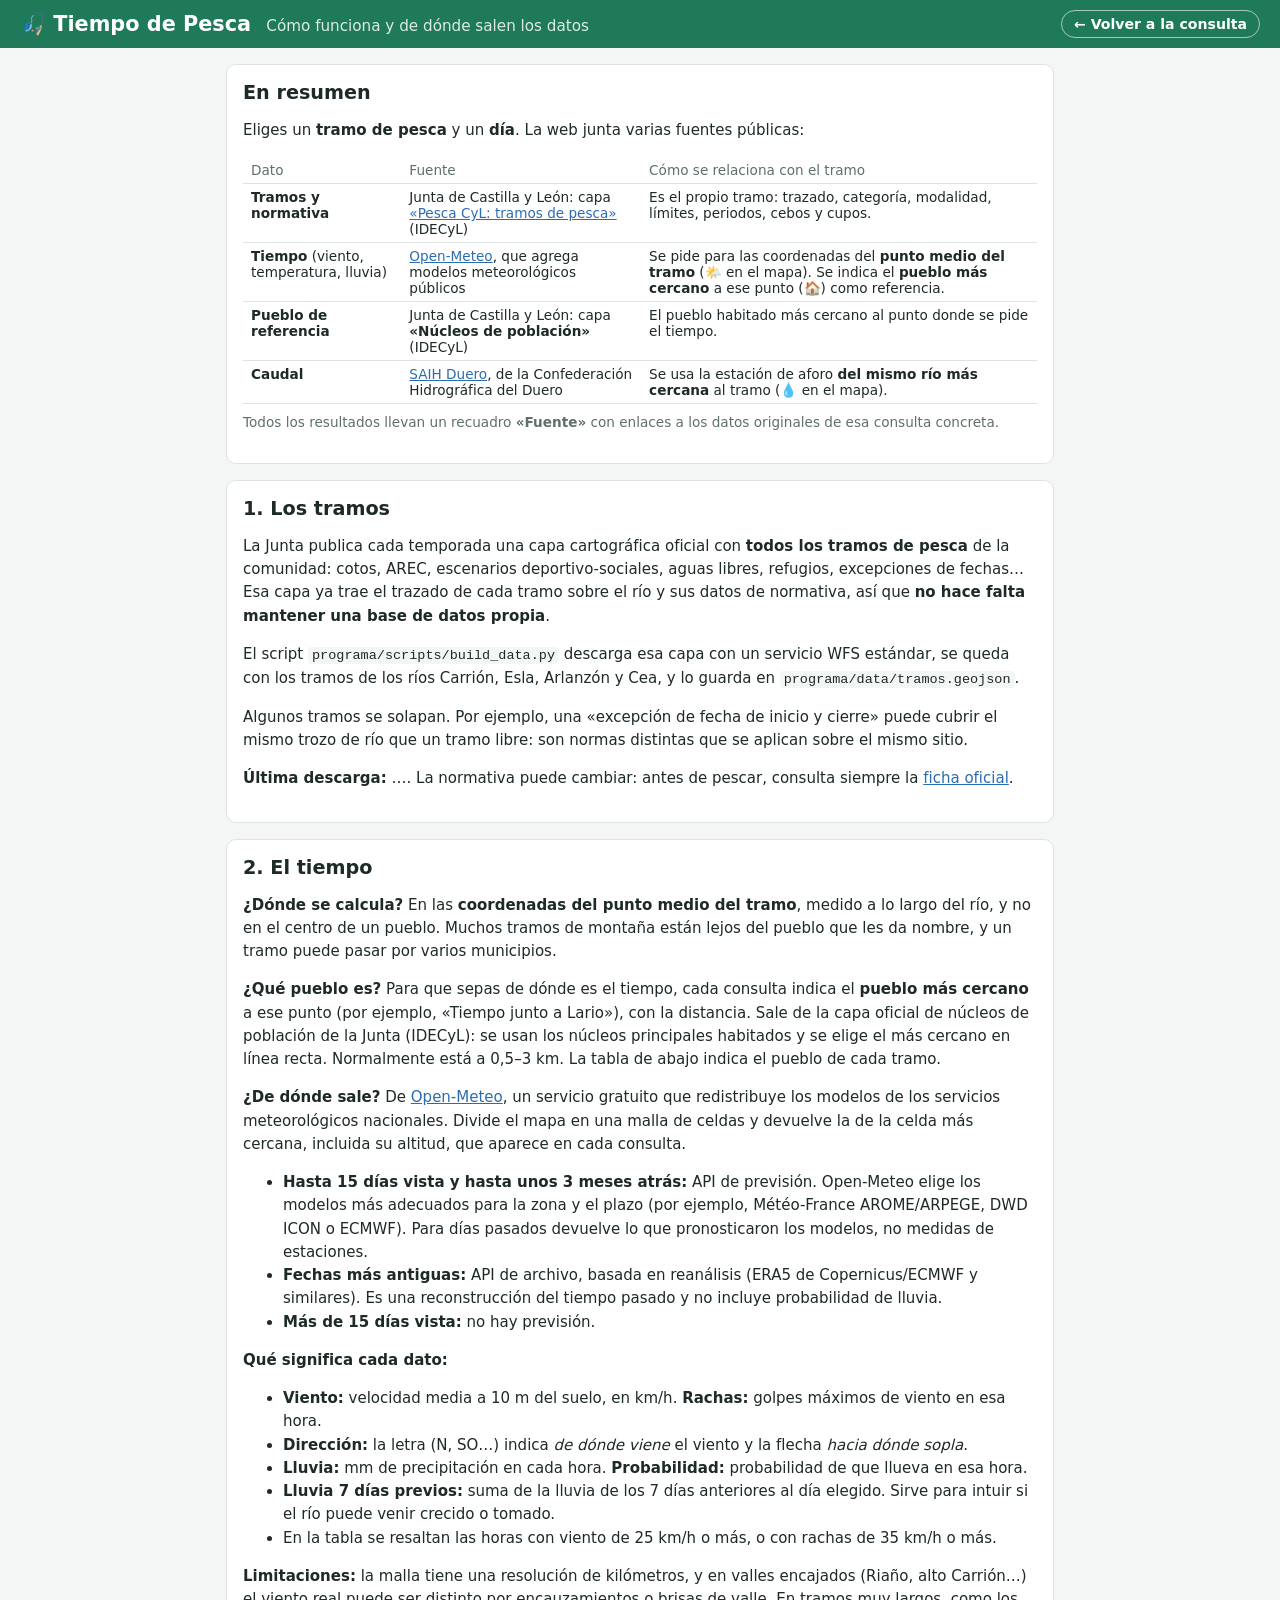
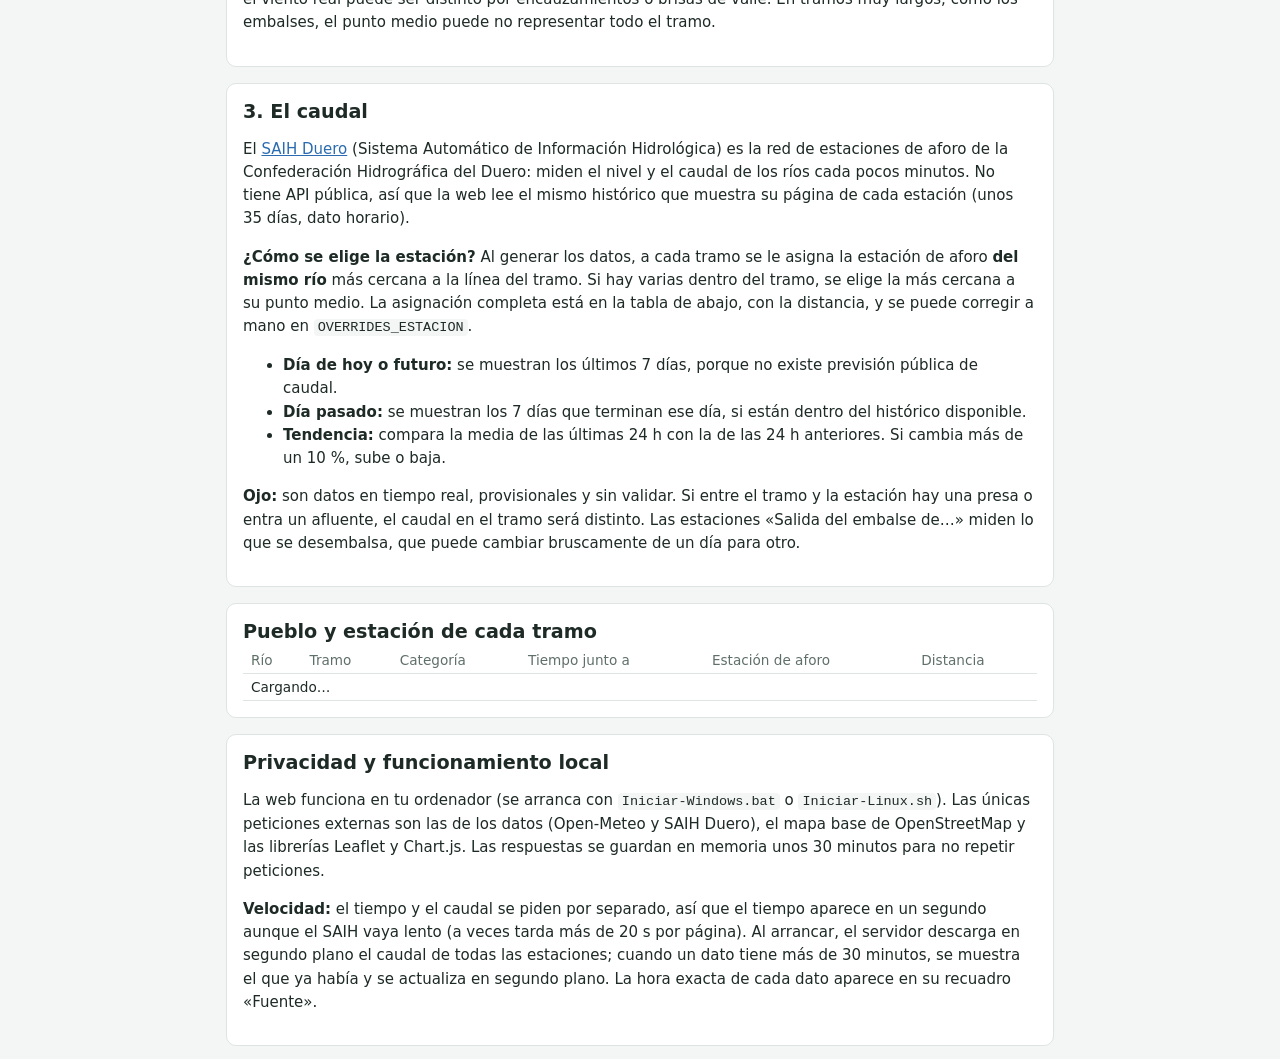
==== programa/web/como-funciona.html @ 6178062d "Web local de tiempo y caudal para tramos de pesca de CyL Consulta por tramo y día del viento por hor" ====
<!doctype html>
<html lang="es">
<head>
  <meta charset="utf-8">
  <meta name="viewport" content="width=device-width, initial-scale=1">
  <title>Cómo funciona · Tiempo de Pesca CyL</title>
  <link rel="stylesheet" href="style.css">
</head>
<body>
  <header>
    <h1><a href="./">🎣 Tiempo de Pesca</a> <span>Cómo funciona y de dónde salen los datos</span></h1>
    <nav><a href="./">← Volver a la consulta</a></nav>
  </header>

  <div class="doc">
    <div class="card">
      <h2>En resumen</h2>
      <p>Eliges un <b>tramo de pesca</b> y un <b>día</b>. La web junta varias fuentes públicas:</p>
      <table>
        <thead><tr><th>Dato</th><th>Fuente</th><th>Cómo se relaciona con el tramo</th></tr></thead>
        <tbody>
          <tr>
            <td><b>Tramos y normativa</b></td>
            <td>Junta de Castilla y León: capa <a href="https://idecyl.jcyl.es/geonetwork/srv/api/records/SPAGOBCYLMNADTSAMPZP" target="_blank">«Pesca CyL: tramos de pesca»</a> (IDECyL)</td>
            <td>Es el propio tramo: trazado, categoría, modalidad, límites, periodos, cebos y cupos.</td>
          </tr>
          <tr>
            <td><b>Tiempo</b> (viento, temperatura, lluvia)</td>
            <td><a href="https://open-meteo.com" target="_blank">Open-Meteo</a>, que agrega modelos meteorológicos públicos</td>
            <td>Se pide para las coordenadas del <b>punto medio del tramo</b> (🌤️ en el mapa). Se indica el
              <b>pueblo más cercano</b> a ese punto (🏠) como referencia.</td>
          </tr>
          <tr>
            <td><b>Pueblo de referencia</b></td>
            <td>Junta de Castilla y León: capa <b>«Núcleos de población»</b> (IDECyL)</td>
            <td>El pueblo habitado más cercano al punto donde se pide el tiempo.</td>
          </tr>
          <tr>
            <td><b>Caudal</b></td>
            <td><a href="https://www.saihduero.es" target="_blank">SAIH Duero</a>, de la Confederación Hidrográfica del Duero</td>
            <td>Se usa la estación de aforo <b>del mismo río más cercana</b> al tramo (💧 en el mapa).</td>
          </tr>
        </tbody>
      </table>
      <p class="nota">Todos los resultados llevan un recuadro <b>«Fuente»</b> con enlaces a los datos originales de esa consulta concreta.</p>
    </div>

    <div class="card">
      <h2>1. Los tramos</h2>
      <p>La Junta publica cada temporada una capa cartográfica oficial con <b>todos los tramos de pesca</b> de la comunidad:
        cotos, AREC, escenarios deportivo-sociales, aguas libres, refugios, excepciones de fechas… Esa capa ya trae el trazado
        de cada tramo sobre el río y sus datos de normativa, así que <b>no hace falta mantener una base de datos propia</b>.</p>
      <p>El script <code>programa/scripts/build_data.py</code> descarga esa capa con un servicio WFS estándar, se queda con los tramos de los
        ríos Carrión, Esla, Arlanzón y Cea, y lo guarda en <code>programa/data/tramos.geojson</code>.</p>
      <p>Algunos tramos se solapan. Por ejemplo, una «excepción de fecha de inicio y cierre» puede cubrir el mismo trozo de río
        que un tramo libre: son normas distintas que se aplican sobre el mismo sitio.</p>
      <p><b>Última descarga:</b> <span id="generado">…</span>. La normativa puede cambiar: antes de pescar, consulta siempre la
        <a href="https://www.pescacastillayleon.es/visor/" target="_blank">ficha oficial</a>.</p>
    </div>

    <div class="card">
      <h2>2. El tiempo</h2>
      <p><b>¿Dónde se calcula?</b> En las <b>coordenadas del punto medio del tramo</b>, medido a lo largo del río, y no en el centro
        de un pueblo. Muchos tramos de montaña están lejos del pueblo que les da nombre, y un tramo puede pasar por varios municipios.</p>
      <p><b>¿Qué pueblo es?</b> Para que sepas de dónde es el tiempo, cada consulta indica el <b>pueblo más cercano</b> a ese punto
        (por ejemplo, «Tiempo junto a Lario»), con la distancia. Sale de la capa oficial de núcleos de población de la Junta (IDECyL):
        se usan los núcleos principales habitados y se elige el más cercano en línea recta. Normalmente está a 0,5–3 km.
        La tabla de abajo indica el pueblo de cada tramo.</p>
      <p><b>¿De dónde sale?</b> De <a href="https://open-meteo.com" target="_blank">Open-Meteo</a>, un servicio gratuito que redistribuye
        los modelos de los servicios meteorológicos nacionales. Divide el mapa en una malla de celdas y devuelve la de la celda más
        cercana, incluida su altitud, que aparece en cada consulta.</p>
      <ul>
        <li><b>Hasta 15 días vista y hasta unos 3 meses atrás:</b> API de previsión. Open-Meteo elige los modelos más adecuados para la zona
          y el plazo (por ejemplo, Météo-France AROME/ARPEGE, DWD ICON o ECMWF). Para días pasados devuelve lo que pronosticaron los
          modelos, no medidas de estaciones.</li>
        <li><b>Fechas más antiguas:</b> API de archivo, basada en reanálisis (ERA5 de Copernicus/ECMWF y similares). Es una reconstrucción
          del tiempo pasado y no incluye probabilidad de lluvia.</li>
        <li><b>Más de 15 días vista:</b> no hay previsión.</li>
      </ul>
      <p><b>Qué significa cada dato:</b></p>
      <ul>
        <li><b>Viento:</b> velocidad media a 10 m del suelo, en km/h. <b>Rachas:</b> golpes máximos de viento en esa hora.</li>
        <li><b>Dirección:</b> la letra (N, SO…) indica <i>de dónde viene</i> el viento y la flecha <i>hacia dónde sopla</i>.</li>
        <li><b>Lluvia:</b> mm de precipitación en cada hora. <b>Probabilidad:</b> probabilidad de que llueva en esa hora.</li>
        <li><b>Lluvia 7 días previos:</b> suma de la lluvia de los 7 días anteriores al día elegido. Sirve para intuir si el río puede venir
          crecido o tomado.</li>
        <li>En la tabla se resaltan las horas con viento de 25 km/h o más, o con rachas de 35 km/h o más.</li>
      </ul>
      <p><b>Limitaciones:</b> la malla tiene una resolución de kilómetros, y en valles encajados (Riaño, alto Carrión…) el viento real puede
        ser distinto por encauzamientos o brisas de valle. En tramos muy largos, como los embalses, el punto medio puede no representar
        todo el tramo.</p>
    </div>

    <div class="card">
      <h2>3. El caudal</h2>
      <p>El <a href="https://www.saihduero.es" target="_blank">SAIH Duero</a> (Sistema Automático de Información Hidrológica) es la red de
        estaciones de aforo de la Confederación Hidrográfica del Duero: miden el nivel y el caudal de los ríos cada pocos minutos.
        No tiene API pública, así que la web lee el mismo histórico que muestra su página de cada estación (unos 35 días, dato horario).</p>
      <p><b>¿Cómo se elige la estación?</b> Al generar los datos, a cada tramo se le asigna la estación de aforo <b>del mismo río</b>
        más cercana a la línea del tramo. Si hay varias dentro del tramo, se elige la más cercana a su punto medio. La asignación completa
        está en la tabla de abajo, con la distancia, y se puede corregir a mano en <code>OVERRIDES_ESTACION</code>.</p>
      <ul>
        <li><b>Día de hoy o futuro:</b> se muestran los últimos 7 días, porque no existe previsión pública de caudal.</li>
        <li><b>Día pasado:</b> se muestran los 7 días que terminan ese día, si están dentro del histórico disponible.</li>
        <li><b>Tendencia:</b> compara la media de las últimas 24 h con la de las 24 h anteriores. Si cambia más de un 10 %, sube o baja.</li>
      </ul>
      <p><b>Ojo:</b> son datos en tiempo real, provisionales y sin validar. Si entre el tramo y la estación hay una presa o entra un
        afluente, el caudal en el tramo será distinto. Las estaciones «Salida del embalse de…» miden lo que se desembalsa, que puede
        cambiar bruscamente de un día para otro.</p>
    </div>

    <div class="card">
      <h2>Pueblo y estación de cada tramo</h2>
      <div class="tabla-wrap">
        <table id="asignacion">
          <thead><tr><th>Río</th><th>Tramo</th><th>Categoría</th><th>Tiempo junto a</th><th>Estación de aforo</th><th>Distancia</th></tr></thead>
          <tbody><tr><td colspan="6">Cargando…</td></tr></tbody>
        </table>
      </div>
    </div>

    <div class="card">
      <h2>Privacidad y funcionamiento local</h2>
      <p>La web funciona en tu ordenador (se arranca con <code>Iniciar-Windows.bat</code> o <code>Iniciar-Linux.sh</code>). Las únicas peticiones externas son las de los datos
        (Open-Meteo y SAIH Duero), el mapa base de OpenStreetMap y las librerías Leaflet y Chart.js. Las respuestas se guardan en
        memoria unos 30 minutos para no repetir peticiones.</p>
      <p><b>Velocidad:</b> el tiempo y el caudal se piden por separado, así que el tiempo aparece en un segundo aunque el SAIH
        vaya lento (a veces tarda más de 20 s por página). Al arrancar, el servidor descarga en segundo plano el caudal de todas las
        estaciones; cuando un dato tiene más de 30 minutos, se muestra el que ya había y se actualiza en segundo plano. La hora
        exacta de cada dato aparece en su recuadro «Fuente».</p>
    </div>
  </div>

  <script>
    const esc = (s) => String(s ?? "").replace(/[&<>"']/g, (c) => ({ "&": "&amp;", "<": "&lt;", ">": "&gt;", '"': "&quot;", "'": "&#39;" }[c]));
    (async () => {
      const [geo, estaciones] = await Promise.all([
        fetch("/api/tramos").then((r) => r.json()),
        fetch("/api/estaciones").then((r) => r.json()),
      ]);
      const meta = geo.metadata || {};
      document.getElementById("generado").textContent = (meta.generado || "desconocida").replace("T", " ");
      const porId = Object.fromEntries(estaciones.map((e) => [e.id, e]));
      const ajustes = meta.overrides_estacion || {};
      document.querySelector("#asignacion tbody").innerHTML = geo.features.map(({ properties: p }) => {
        const e = porId[p.estacion];
        return `<tr>
          <td>${esc(p.rio_mas_a)}</td>
          <td><a href="./#tramo=${encodeURIComponent(p.codigo)}">${esc(p.nombr_tram)}</a> (${esc(p.codigo)})</td>
          <td>${esc(p.categoria)}</td>
          <td>${p.pueblo ? `${esc(p.pueblo.nombre)} <span class="sub">(${p.pueblo.dist_km.toLocaleString("es-ES")} km)</span>` : "–"}</td>
          <td>${e ? `<a href="https://www.saihduero.es/risr/${esc(e.id)}" target="_blank">${esc(e.nombre)}</a> (${esc(e.id)})` : "–"}${ajustes[p.codigo] ? " · asignada a mano" : ""}</td>
          <td>${p.estacion_dist_km != null ? p.estacion_dist_km.toLocaleString("es-ES") + " km" : "–"}</td>
        </tr>`;
      }).join("");
    })();
  </script>
</body>
</html>
---- programa/web/style.css ----
:root {
  --bg: #f4f6f5;
  --card: #ffffff;
  --text: #1d2a26;
  --muted: #5f6f69;
  --border: #dde4e1;
  --accent: #1f7a5a;
  --accent-2: #2b6cb0;
  --warn: #b7791f;
  --danger: #c53030;
}
@media (prefers-color-scheme: dark) {
  :root {
    --bg: #121816;
    --card: #1b2320;
    --text: #e3ebe7;
    --muted: #93a39c;
    --border: #2c3833;
    --accent: #48bb8a;
    --accent-2: #63a4e8;
  }
}

* { box-sizing: border-box; }
body {
  margin: 0;
  font-family: system-ui, -apple-system, "Segoe UI", Roboto, sans-serif;
  background: var(--bg);
  color: var(--text);
  font-size: 15px;
}
a { color: var(--accent-2); }

header { padding: 12px 20px; background: var(--accent); color: #fff; }
header h1 { margin: 0; font-size: 1.3rem; }
header h1 span { font-weight: 400; opacity: .85; font-size: .95rem; margin-left: 8px; }

main {
  display: grid;
  grid-template-columns: 380px 1fr;
  gap: 16px;
  padding: 16px;
  align-items: start;
}
@media (max-width: 900px) {
  main { grid-template-columns: 1fr; }
}

#panel { position: sticky; top: 16px; display: flex; flex-direction: column; gap: 12px; }
@media (max-width: 900px) { #panel { position: static; } }

form {
  background: var(--card);
  border: 1px solid var(--border);
  border-radius: 10px;
  padding: 14px;
  display: flex;
  flex-direction: column;
  gap: 10px;
}
label { display: flex; flex-direction: column; gap: 4px; font-size: .85rem; color: var(--muted); }
label.check { flex-direction: row; align-items: center; gap: 6px; }
select, input[type=date], button {
  font: inherit;
  padding: 8px;
  border-radius: 6px;
  border: 1px solid var(--border);
  background: var(--bg);
  color: var(--text);
}
button { background: var(--accent); color: #fff; border: none; cursor: pointer; font-weight: 600; }
button:hover { filter: brightness(1.1); }

#map { height: 420px; border-radius: 10px; border: 1px solid var(--border); }
@media (max-width: 900px) { #map { height: 300px; } }

#resultado { display: flex; flex-direction: column; gap: 16px; min-width: 0; }
.bloque { display: flex; flex-direction: column; gap: 16px; }
.cargando small { display: block; margin-top: 6px; }
.vacio, .cargando { color: var(--muted); padding: 40px; text-align: center; background: var(--card); border-radius: 10px; }

.card {
  background: var(--card);
  border: 1px solid var(--border);
  border-radius: 10px;
  padding: 16px;
  min-width: 0;
}
.card h2 { margin: 0 0 4px; font-size: 1.2rem; }
.card h3 { margin: 0 0 12px; font-size: 1rem; }
.sub { color: var(--muted); font-size: .88rem; margin: 0 0 8px; }

.badges { display: flex; flex-wrap: wrap; gap: 6px; margin: 8px 0; }
.badge { font-size: .78rem; padding: 3px 8px; border-radius: 99px; background: var(--bg); border: 1px solid var(--border); }
.badge.vedado { background: var(--danger); color: #fff; border: none; }
.badge.sinmuerte { background: var(--accent-2); color: #fff; border: none; }

.kpis { display: grid; grid-template-columns: repeat(auto-fit, minmax(130px, 1fr)); gap: 10px; }
.kpi { background: var(--bg); border-radius: 8px; padding: 10px; }
.kpi .v { font-size: 1.35rem; font-weight: 700; }
.kpi .l { font-size: .78rem; color: var(--muted); }

.grafico { position: relative; height: 260px; }

.tabla-wrap { overflow-x: auto; }
table { border-collapse: collapse; width: 100%; font-size: .85rem; }
th, td { padding: 5px 8px; text-align: center; border-bottom: 1px solid var(--border); white-space: nowrap; }
th { color: var(--muted); font-weight: 500; }
td.flecha span { display: inline-block; }
tr.fuerte td { background: color-mix(in srgb, var(--warn) 18%, transparent); }

.aviso { border-left: 4px solid var(--warn); background: color-mix(in srgb, var(--warn) 12%, var(--card)); padding: 10px 14px; border-radius: 6px; }
.nota { color: var(--muted); font-size: .85rem; margin-top: 8px; }
dl.info { display: grid; grid-template-columns: max-content 1fr; gap: 4px 12px; margin: 0; font-size: .88rem; }
dl.info dt { color: var(--muted); }
dl.info dd { margin: 0; }

footer { padding: 12px 20px 24px; color: var(--muted); font-size: .8rem; }

/* Bloques de fuente de datos */
.fuente {
  margin-top: 12px;
  padding: 10px 12px;
  border-radius: 8px;
  background: var(--bg);
  border: 1px dashed var(--border);
  font-size: .84rem;
  color: var(--muted);
}
.fuente strong { color: var(--text); }
.fuente details { margin-top: 6px; }
.fuente summary { cursor: pointer; color: var(--accent-2); }
.fuente details p { margin: 8px 0 0; line-height: 1.45; }
code { font-size: .9em; background: var(--bg); padding: 1px 4px; border-radius: 4px; }

.icono-mapa { font-size: 20px; line-height: 24px; text-align: center; background: none; border: none; }

header { display: flex; align-items: center; justify-content: space-between; gap: 12px; flex-wrap: wrap; }
header nav a { color: #fff; font-weight: 600; text-decoration: none; border: 1px solid rgba(255,255,255,.6); padding: 5px 12px; border-radius: 99px; font-size: .88rem; }
header nav a:hover { background: rgba(255,255,255,.15); }
header h1 a { color: inherit; text-decoration: none; }

.leyenda { font-size: .8rem; color: var(--muted); display: flex; flex-wrap: wrap; gap: 4px 12px; }
.leyenda i { display: inline-block; width: 18px; height: 4px; vertical-align: middle; margin-right: 4px; border-radius: 2px; }

/* Página "Cómo funciona" */
.doc { max-width: 860px; margin: 16px auto; padding: 0 16px; display: flex; flex-direction: column; gap: 16px; }
.doc .card p, .doc .card li { line-height: 1.55; }
.doc table td, .doc table th { white-space: normal; text-align: left; vertical-align: top; }
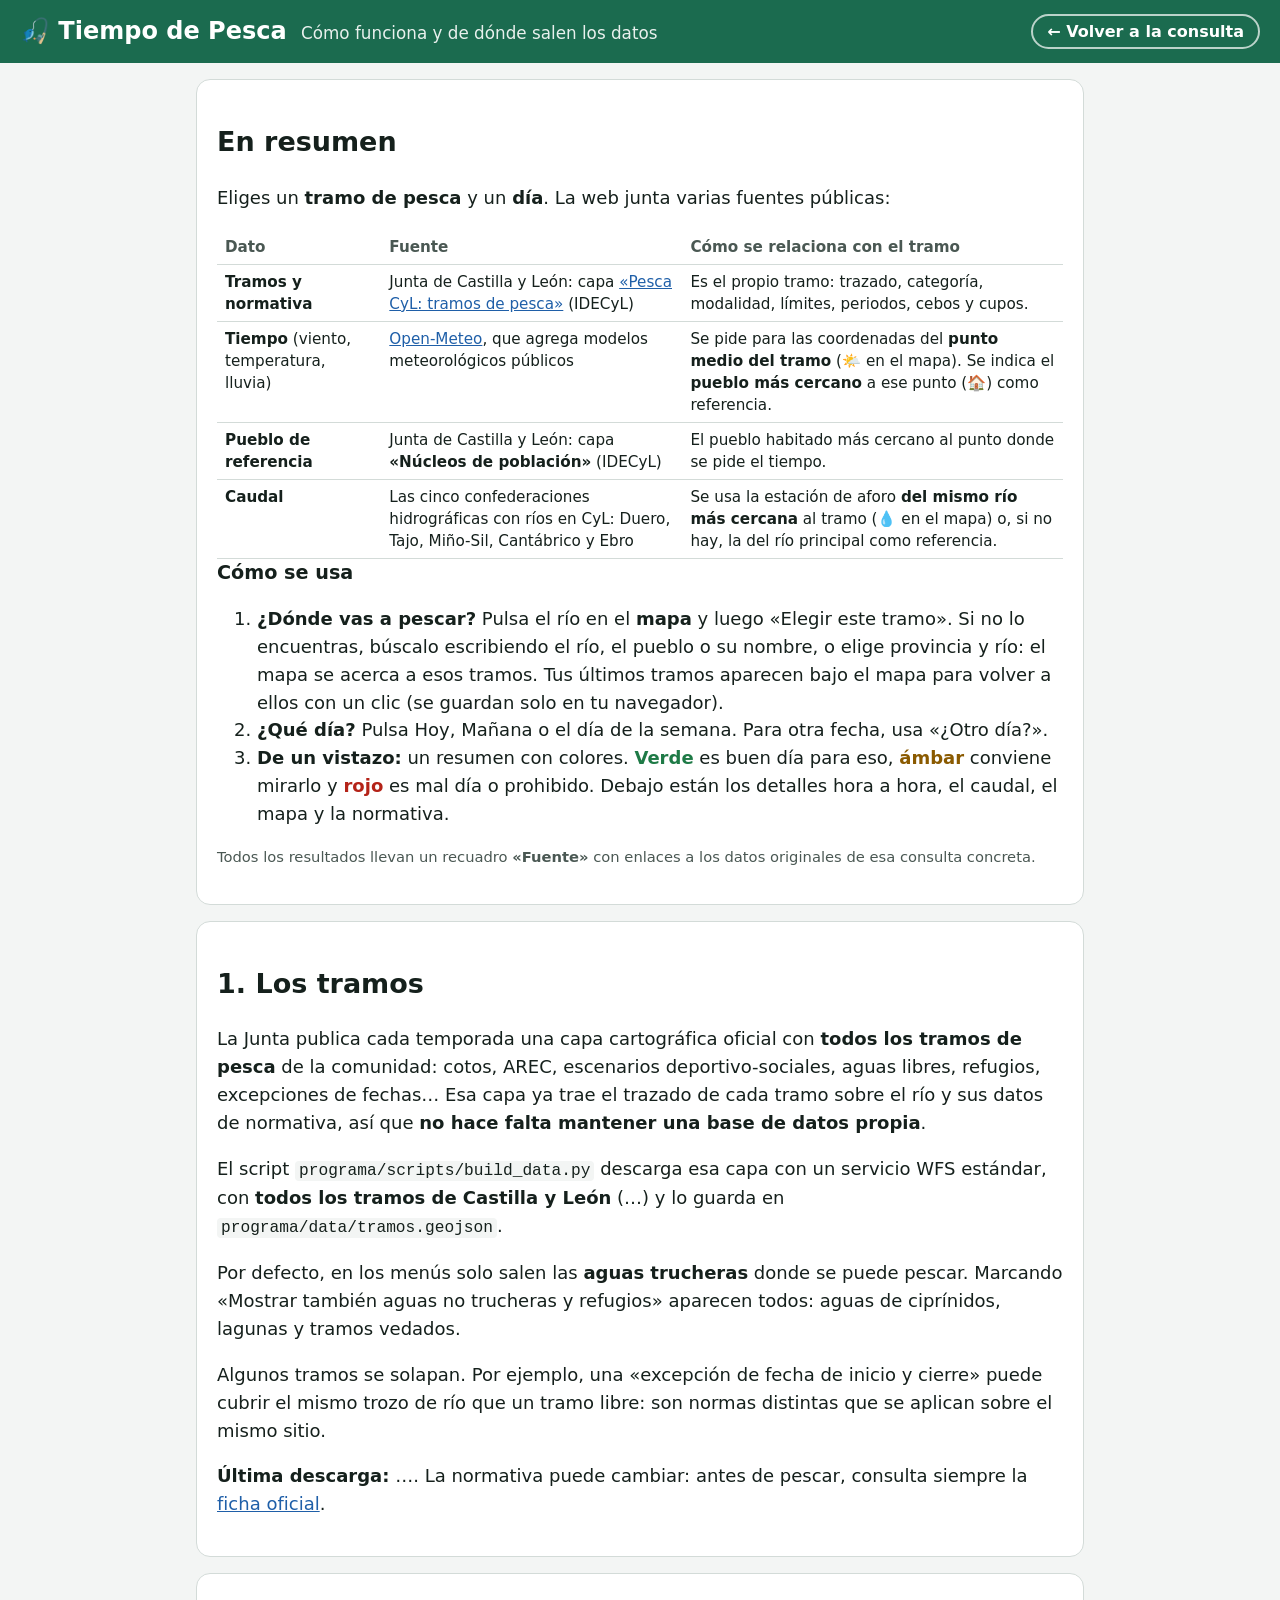
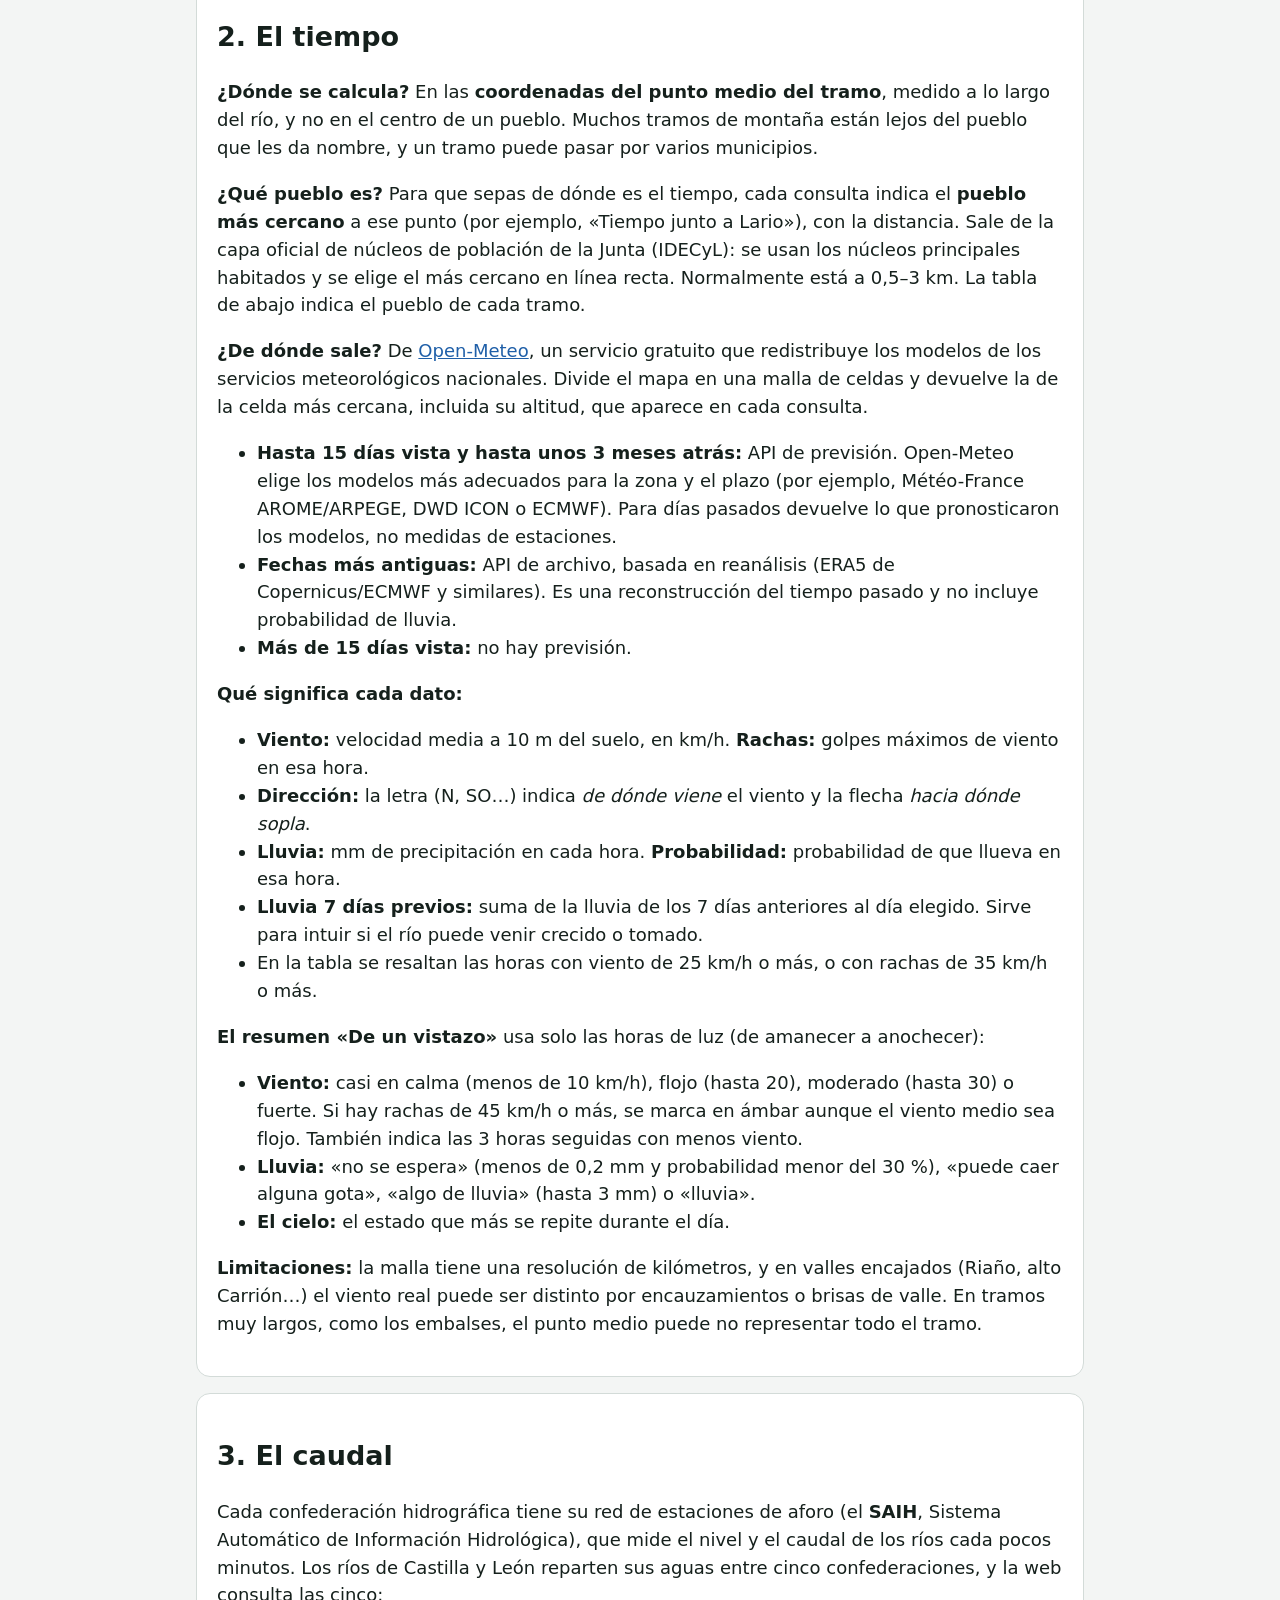
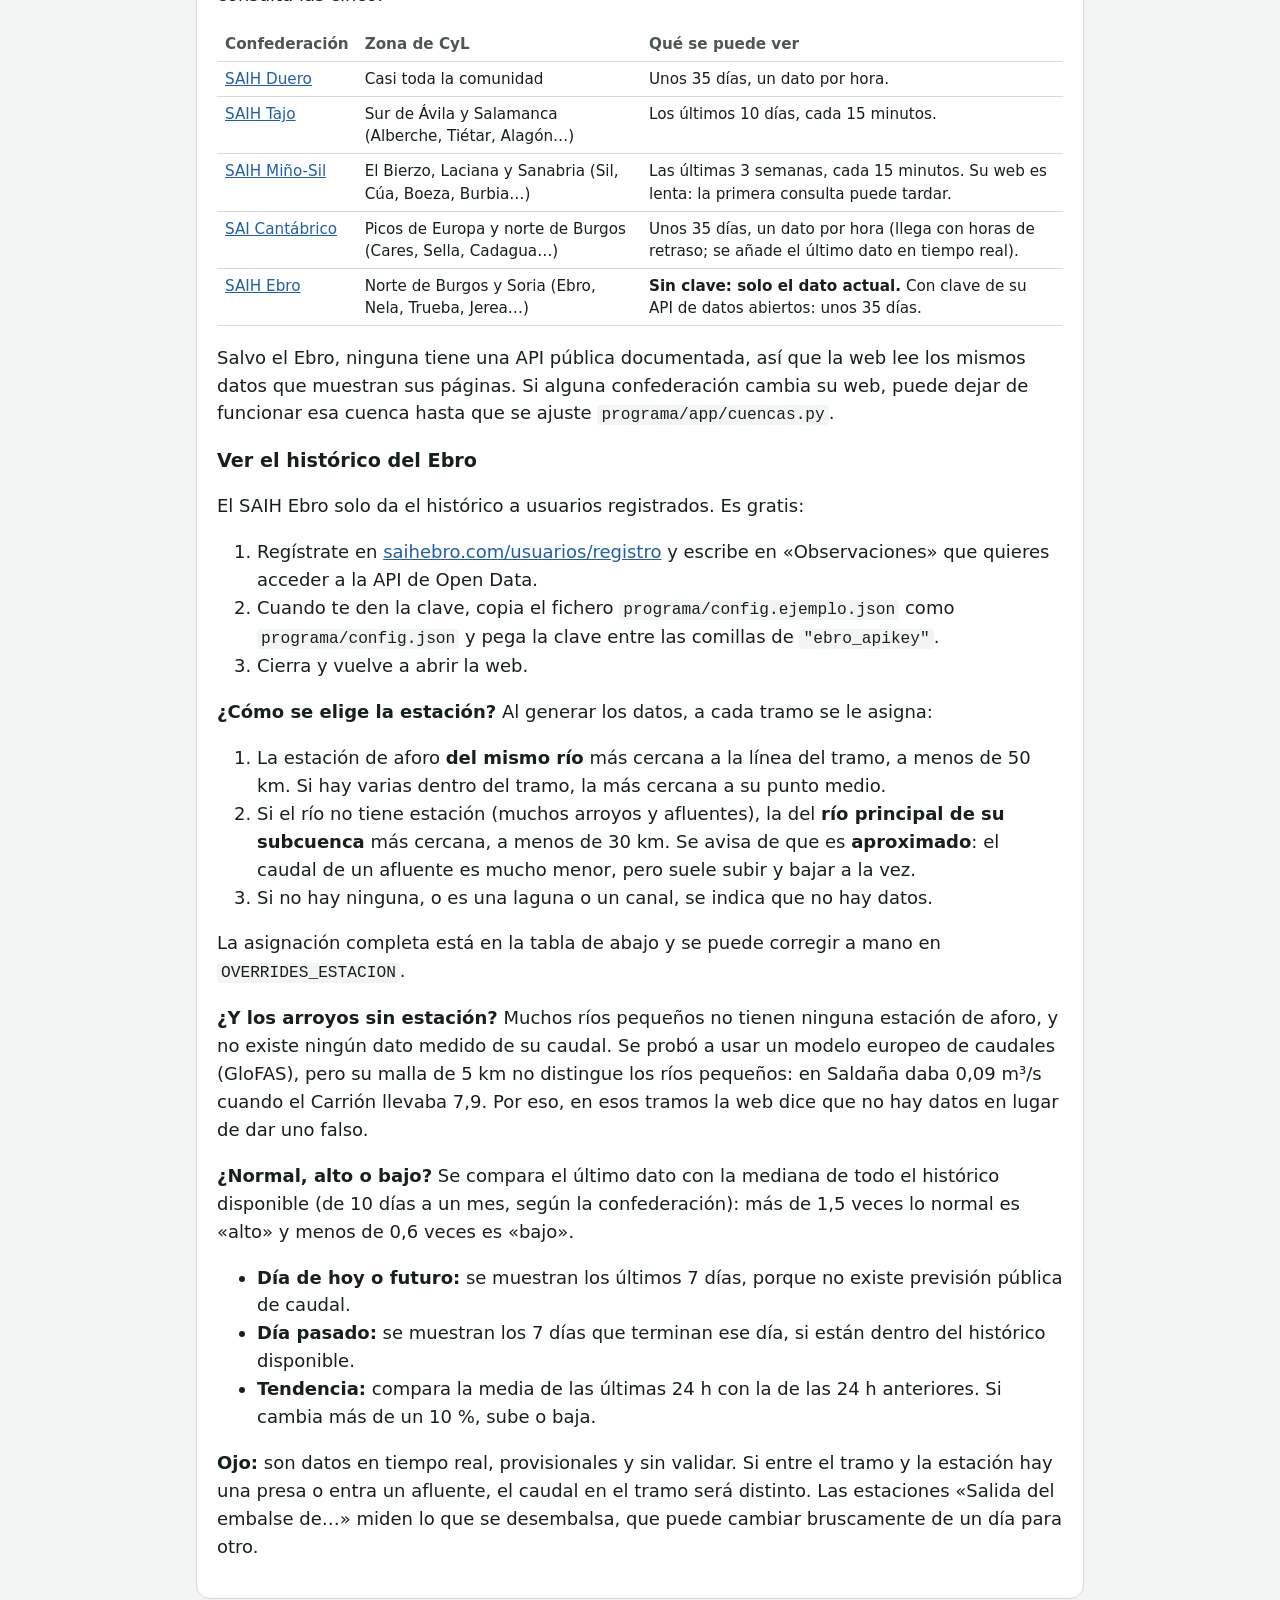
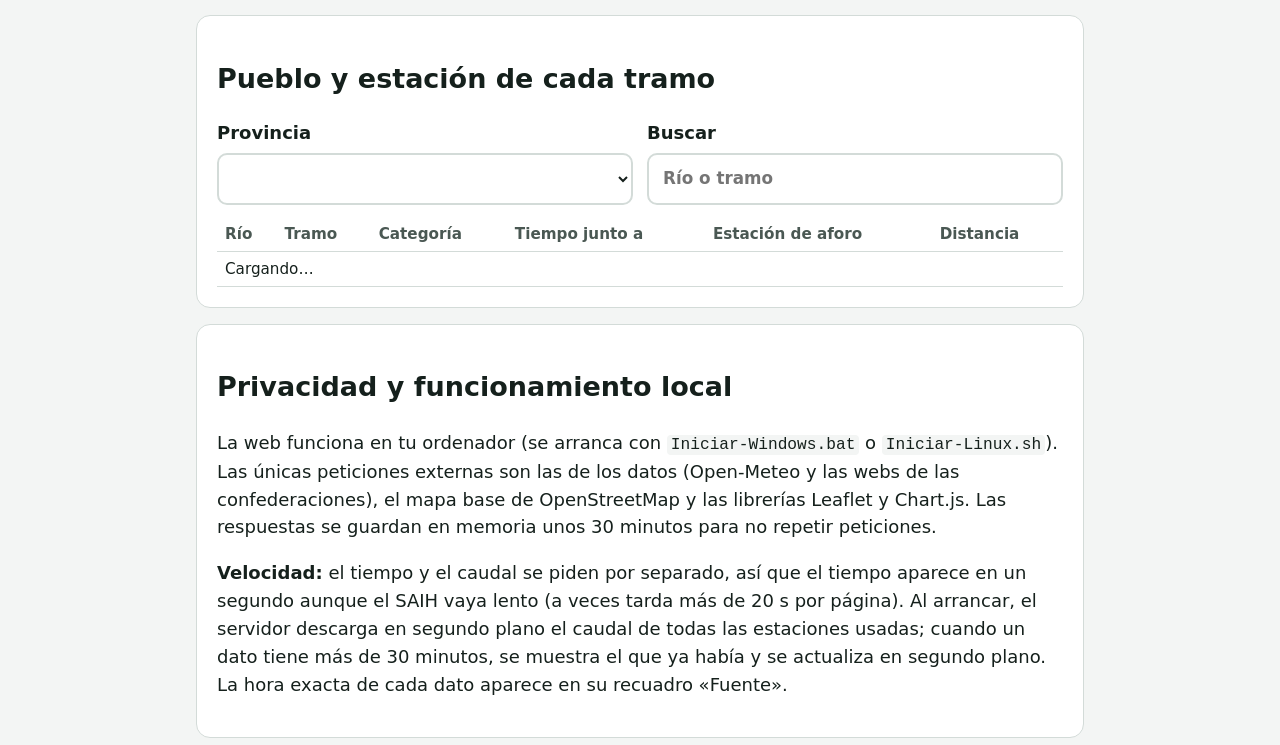
==== commit 8fc09365: "Toda CyL, interfaz por pasos y caudal de las cinco confederaciones - Los 2.354 tramos oficiales de C" ====
--- a/programa/web/como-funciona.html
+++ b/programa/web/como-funciona.html
@@ -37,11 +37,23 @@
           </tr>
           <tr>
             <td><b>Caudal</b></td>
-            <td><a href="https://www.saihduero.es" target="_blank">SAIH Duero</a>, de la Confederación Hidrográfica del Duero</td>
-            <td>Se usa la estación de aforo <b>del mismo río más cercana</b> al tramo (💧 en el mapa).</td>
+            <td>Las cinco confederaciones hidrográficas con ríos en CyL: Duero, Tajo, Miño-Sil, Cantábrico y Ebro</td>
+            <td>Se usa la estación de aforo <b>del mismo río más cercana</b> al tramo (💧 en el mapa) o, si no hay, la del río
+              principal como referencia.</td>
           </tr>
         </tbody>
       </table>
+      <h3>Cómo se usa</h3>
+      <ol>
+        <li><b>¿Dónde vas a pescar?</b> Pulsa el río en el <b>mapa</b> y luego «Elegir este tramo». Si no lo encuentras,
+          búscalo escribiendo el río, el pueblo o su nombre, o elige provincia y río: el mapa se acerca a esos tramos.
+          Tus últimos tramos aparecen bajo el mapa para volver a ellos con un clic
+          (se guardan solo en tu navegador).</li>
+        <li><b>¿Qué día?</b> Pulsa Hoy, Mañana o el día de la semana. Para otra fecha, usa «¿Otro día?».</li>
+        <li><b>De un vistazo:</b> un resumen con colores. <span style="color:var(--verde)"><b>Verde</b></span> es buen día para eso,
+          <span style="color:var(--ambar)"><b>ámbar</b></span> conviene mirarlo y <span style="color:var(--rojo)"><b>rojo</b></span> es
+          mal día o prohibido. Debajo están los detalles hora a hora, el caudal, el mapa y la normativa.</li>
+      </ol>
       <p class="nota">Todos los resultados llevan un recuadro <b>«Fuente»</b> con enlaces a los datos originales de esa consulta concreta.</p>
     </div>
 
@@ -50,8 +62,10 @@
       <p>La Junta publica cada temporada una capa cartográfica oficial con <b>todos los tramos de pesca</b> de la comunidad:
         cotos, AREC, escenarios deportivo-sociales, aguas libres, refugios, excepciones de fechas… Esa capa ya trae el trazado
         de cada tramo sobre el río y sus datos de normativa, así que <b>no hace falta mantener una base de datos propia</b>.</p>
-      <p>El script <code>programa/scripts/build_data.py</code> descarga esa capa con un servicio WFS estándar, se queda con los tramos de los
-        ríos Carrión, Esla, Arlanzón y Cea, y lo guarda en <code>programa/data/tramos.geojson</code>.</p>
+      <p>El script <code>programa/scripts/build_data.py</code> descarga esa capa con un servicio WFS estándar, con <b>todos los tramos de Castilla y León</b>
+        (<span id="numTramos">…</span>) y lo guarda en <code>programa/data/tramos.geojson</code>.</p>
+      <p>Por defecto, en los menús solo salen las <b>aguas trucheras</b> donde se puede pescar. Marcando «Mostrar también aguas no
+        trucheras y refugios» aparecen todos: aguas de ciprínidos, lagunas y tramos vedados.</p>
       <p>Algunos tramos se solapan. Por ejemplo, una «excepción de fecha de inicio y cierre» puede cubrir el mismo trozo de río
         que un tramo libre: son normas distintas que se aplican sobre el mismo sitio.</p>
       <p><b>Última descarga:</b> <span id="generado">…</span>. La normativa puede cambiar: antes de pescar, consulta siempre la
@@ -86,6 +100,14 @@
           crecido o tomado.</li>
         <li>En la tabla se resaltan las horas con viento de 25 km/h o más, o con rachas de 35 km/h o más.</li>
       </ul>
+      <p><b>El resumen «De un vistazo»</b> usa solo las horas de luz (de amanecer a anochecer):</p>
+      <ul>
+        <li><b>Viento:</b> casi en calma (menos de 10 km/h), flojo (hasta 20), moderado (hasta 30) o fuerte. Si hay rachas de 45 km/h o
+          más, se marca en ámbar aunque el viento medio sea flojo. También indica las 3 horas seguidas con menos viento.</li>
+        <li><b>Lluvia:</b> «no se espera» (menos de 0,2 mm y probabilidad menor del 30 %), «puede caer alguna gota», «algo de lluvia»
+          (hasta 3 mm) o «lluvia».</li>
+        <li><b>El cielo:</b> el estado que más se repite durante el día.</li>
+      </ul>
       <p><b>Limitaciones:</b> la malla tiene una resolución de kilómetros, y en valles encajados (Riaño, alto Carrión…) el viento real puede
         ser distinto por encauzamientos o brisas de valle. En tramos muy largos, como los embalses, el punto medio puede no representar
         todo el tramo.</p>
@@ -93,12 +115,51 @@
 
     <div class="card">
       <h2>3. El caudal</h2>
-      <p>El <a href="https://www.saihduero.es" target="_blank">SAIH Duero</a> (Sistema Automático de Información Hidrológica) es la red de
-        estaciones de aforo de la Confederación Hidrográfica del Duero: miden el nivel y el caudal de los ríos cada pocos minutos.
-        No tiene API pública, así que la web lee el mismo histórico que muestra su página de cada estación (unos 35 días, dato horario).</p>
-      <p><b>¿Cómo se elige la estación?</b> Al generar los datos, a cada tramo se le asigna la estación de aforo <b>del mismo río</b>
-        más cercana a la línea del tramo. Si hay varias dentro del tramo, se elige la más cercana a su punto medio. La asignación completa
-        está en la tabla de abajo, con la distancia, y se puede corregir a mano en <code>OVERRIDES_ESTACION</code>.</p>
+      <p>Cada confederación hidrográfica tiene su red de estaciones de aforo (el <b>SAIH</b>, Sistema Automático de Información
+        Hidrológica), que mide el nivel y el caudal de los ríos cada pocos minutos. Los ríos de Castilla y León reparten sus aguas
+        entre cinco confederaciones, y la web consulta las cinco:</p>
+      <table>
+        <thead><tr><th>Confederación</th><th>Zona de CyL</th><th>Qué se puede ver</th></tr></thead>
+        <tbody>
+          <tr><td><a href="https://www.saihduero.es" target="_blank">SAIH Duero</a></td><td>Casi toda la comunidad</td>
+            <td>Unos 35 días, un dato por hora.</td></tr>
+          <tr><td><a href="https://saihtajo.chtajo.es" target="_blank">SAIH Tajo</a></td><td>Sur de Ávila y Salamanca (Alberche, Tiétar, Alagón…)</td>
+            <td>Los últimos 10 días, cada 15 minutos.</td></tr>
+          <tr><td><a href="https://saih.chminosil.es" target="_blank">SAIH Miño-Sil</a></td><td>El Bierzo, Laciana y Sanabria (Sil, Cúa, Boeza, Burbia…)</td>
+            <td>Las últimas 3 semanas, cada 15 minutos. Su web es lenta: la primera consulta puede tardar.</td></tr>
+          <tr><td><a href="https://visor.saichcantabrico.es" target="_blank">SAI Cantábrico</a></td><td>Picos de Europa y norte de Burgos (Cares, Sella, Cadagua…)</td>
+            <td>Unos 35 días, un dato por hora (llega con horas de retraso; se añade el último dato en tiempo real).</td></tr>
+          <tr id="ebro"><td><a href="https://www.saihebro.com" target="_blank">SAIH Ebro</a></td><td>Norte de Burgos y Soria (Ebro, Nela, Trueba, Jerea…)</td>
+            <td><b>Sin clave: solo el dato actual.</b> Con clave de su API de datos abiertos: unos 35 días.</td></tr>
+        </tbody>
+      </table>
+      <p>Salvo el Ebro, ninguna tiene una API pública documentada, así que la web lee los mismos datos que muestran sus páginas.
+        Si alguna confederación cambia su web, puede dejar de funcionar esa cuenca hasta que se ajuste
+        <code>programa/app/cuencas.py</code>.</p>
+      <h3>Ver el histórico del Ebro</h3>
+      <p>El SAIH Ebro solo da el histórico a usuarios registrados. Es gratis:</p>
+      <ol>
+        <li>Regístrate en <a href="https://www.saihebro.com/usuarios/registro" target="_blank">saihebro.com/usuarios/registro</a>
+          y escribe en «Observaciones» que quieres acceder a la API de Open Data.</li>
+        <li>Cuando te den la clave, copia el fichero <code>programa/config.ejemplo.json</code> como <code>programa/config.json</code>
+          y pega la clave entre las comillas de <code>"ebro_apikey"</code>.</li>
+        <li>Cierra y vuelve a abrir la web.</li>
+      </ol>
+      <p><b>¿Cómo se elige la estación?</b> Al generar los datos, a cada tramo se le asigna:</p>
+      <ol>
+        <li>La estación de aforo <b>del mismo río</b> más cercana a la línea del tramo, a menos de 50 km. Si hay varias dentro
+          del tramo, la más cercana a su punto medio.</li>
+        <li>Si el río no tiene estación (muchos arroyos y afluentes), la del <b>río principal de su subcuenca</b> más cercana, a menos de
+          30 km. Se avisa de que es <b>aproximado</b>: el caudal de un afluente es mucho menor, pero suele subir y bajar a la vez.</li>
+        <li>Si no hay ninguna, o es una laguna o un canal, se indica que no hay datos.</li>
+      </ol>
+      <p>La asignación completa está en la tabla de abajo y se puede corregir a mano en <code>OVERRIDES_ESTACION</code>.</p>
+      <p><b>¿Y los arroyos sin estación?</b> Muchos ríos pequeños no tienen ninguna estación de aforo, y no existe ningún dato
+        medido de su caudal. Se probó a usar un modelo europeo de caudales (GloFAS), pero su malla de 5 km no distingue los ríos
+        pequeños: en Saldaña daba 0,09 m³/s cuando el Carrión llevaba 7,9. Por eso, en esos tramos la web dice que no hay datos
+        en lugar de dar uno falso.</p>
+      <p><b>¿Normal, alto o bajo?</b> Se compara el último dato con la mediana de todo el histórico disponible (de 10 días a un mes,
+        según la confederación): más de 1,5 veces lo normal es «alto» y menos de 0,6 veces es «bajo».</p>
       <ul>
         <li><b>Día de hoy o futuro:</b> se muestran los últimos 7 días, porque no existe previsión pública de caudal.</li>
         <li><b>Día pasado:</b> se muestran los 7 días que terminan ese día, si están dentro del histórico disponible.</li>
@@ -111,6 +172,10 @@
 
     <div class="card">
       <h2>Pueblo y estación de cada tramo</h2>
+      <div class="fila">
+        <label class="campo">Provincia <select id="filtroProvincia"></select></label>
+        <label class="campo">Buscar <input type="search" id="filtroTexto" placeholder="Río o tramo"></label>
+      </div>
       <div class="tabla-wrap">
         <table id="asignacion">
           <thead><tr><th>Río</th><th>Tramo</th><th>Categoría</th><th>Tiempo junto a</th><th>Estación de aforo</th><th>Distancia</th></tr></thead>
@@ -122,37 +187,56 @@
     <div class="card">
       <h2>Privacidad y funcionamiento local</h2>
       <p>La web funciona en tu ordenador (se arranca con <code>Iniciar-Windows.bat</code> o <code>Iniciar-Linux.sh</code>). Las únicas peticiones externas son las de los datos
-        (Open-Meteo y SAIH Duero), el mapa base de OpenStreetMap y las librerías Leaflet y Chart.js. Las respuestas se guardan en
+        (Open-Meteo y las webs de las confederaciones), el mapa base de OpenStreetMap y las librerías Leaflet y Chart.js. Las respuestas se guardan en
         memoria unos 30 minutos para no repetir peticiones.</p>
       <p><b>Velocidad:</b> el tiempo y el caudal se piden por separado, así que el tiempo aparece en un segundo aunque el SAIH
         vaya lento (a veces tarda más de 20 s por página). Al arrancar, el servidor descarga en segundo plano el caudal de todas las
-        estaciones; cuando un dato tiene más de 30 minutos, se muestra el que ya había y se actualiza en segundo plano. La hora
+        estaciones usadas; cuando un dato tiene más de 30 minutos, se muestra el que ya había y se actualiza en segundo plano. La hora
         exacta de cada dato aparece en su recuadro «Fuente».</p>
     </div>
   </div>
 
   <script>
     const esc = (s) => String(s ?? "").replace(/[&<>"']/g, (c) => ({ "&": "&amp;", "<": "&lt;", ">": "&gt;", '"': "&quot;", "'": "&#39;" }[c]));
+    const normalizar = (s) => String(s ?? "").normalize("NFD").replace(/[\u0300-\u036f]/g, "").toLowerCase();
+    const TIPOS = { mismo_rio: "", rio_principal: " · <i>aproximada (río principal)</i>", manual: " · asignada a mano" };
     (async () => {
-      const [geo, estaciones] = await Promise.all([
+      const [datos, estaciones] = await Promise.all([
         fetch("/api/tramos").then((r) => r.json()),
         fetch("/api/estaciones").then((r) => r.json()),
       ]);
-      const meta = geo.metadata || {};
+      const meta = datos.metadata || {};
+      const tramos = datos.tramos;
       document.getElementById("generado").textContent = (meta.generado || "desconocida").replace("T", " ");
+      document.getElementById("numTramos").textContent = `${tramos.length.toLocaleString("es-ES")} tramos`;
       const porId = Object.fromEntries(estaciones.map((e) => [e.id, e]));
-      const ajustes = meta.overrides_estacion || {};
-      document.querySelector("#asignacion tbody").innerHTML = geo.features.map(({ properties: p }) => {
-        const e = porId[p.estacion];
-        return `<tr>
-          <td>${esc(p.rio_mas_a)}</td>
-          <td><a href="./#tramo=${encodeURIComponent(p.codigo)}">${esc(p.nombr_tram)}</a> (${esc(p.codigo)})</td>
-          <td>${esc(p.categoria)}</td>
-          <td>${p.pueblo ? `${esc(p.pueblo.nombre)} <span class="sub">(${p.pueblo.dist_km.toLocaleString("es-ES")} km)</span>` : "–"}</td>
-          <td>${e ? `<a href="https://www.saihduero.es/risr/${esc(e.id)}" target="_blank">${esc(e.nombre)}</a> (${esc(e.id)})` : "–"}${ajustes[p.codigo] ? " · asignada a mano" : ""}</td>
-          <td>${p.estacion_dist_km != null ? p.estacion_dist_km.toLocaleString("es-ES") + " km" : "–"}</td>
-        </tr>`;
-      }).join("");
+      const provincias = [...new Set(tramos.map((t) => t.provincia))].sort((a, b) => a.localeCompare(b, "es"));
+      const selProv = document.getElementById("filtroProvincia");
+      selProv.innerHTML = provincias.map((p) => `<option>${esc(p)}</option>`).join("");
+      const texto = document.getElementById("filtroTexto");
+
+      function pintar() {
+        const q = normalizar(texto.value.trim());
+        const filas = tramos.filter((p) => p.provincia === selProv.value
+          && (!q || normalizar(`${p.rio_mas_a} ${p.nombr_tram} ${p.codigo}`).includes(q)));
+        document.querySelector("#asignacion tbody").innerHTML = filas.map((p) => {
+          const e = porId[p.estacion];
+          let est;
+          if (e) est = `<a href="${esc(e.url_publica)}" target="_blank">${esc(e.nombre)}</a> (río ${esc(e.rio)}, ${esc(e.cuenca)})${TIPOS[p.estacion_tipo] ?? ""}`;
+          else est = "Sin estación cerca";
+          return `<tr>
+            <td>${esc(p.rio_mas_a)}</td>
+            <td><a href="./#tramo=${encodeURIComponent(p.id)}">${esc(p.nombr_tram)}</a> (${esc(p.codigo)})</td>
+            <td>${esc(p.categoria)}</td>
+            <td>${p.pueblo ? `${esc(p.pueblo.nombre)} <span class="sub">(${p.pueblo.dist_km.toLocaleString("es-ES")} km)</span>` : "–"}</td>
+            <td>${est}</td>
+            <td>${p.estacion_dist_km != null ? p.estacion_dist_km.toLocaleString("es-ES") + " km" : "–"}</td>
+          </tr>`;
+        }).join("") || `<tr><td colspan="6">No hay tramos que coincidan.</td></tr>`;
+      }
+      selProv.addEventListener("change", pintar);
+      texto.addEventListener("input", pintar);
+      pintar();
     })();
   </script>
 </body>
--- a/programa/web/style.css
+++ b/programa/web/style.css
@@ -1,23 +1,37 @@
 :root {
-  --bg: #f4f6f5;
+  --bg: #f3f5f4;
   --card: #ffffff;
-  --text: #1d2a26;
-  --muted: #5f6f69;
-  --border: #dde4e1;
-  --accent: #1f7a5a;
-  --accent-2: #2b6cb0;
-  --warn: #b7791f;
-  --danger: #c53030;
+  --text: #15201c;
+  --muted: #4a5853;
+  --border: #d3dbd8;
+  --accent: #1b6b4f;
+  --accent-2: #1f5fa8;
+  --warn: #a8670f;
+  --danger: #b42318;
+  --verde: #1e7a46;
+  --verde-bg: #e3f4ea;
+  --ambar: #8a5a00;
+  --ambar-bg: #fdf1d8;
+  --rojo: #b42318;
+  --rojo-bg: #fde4e1;
+  --gris-bg: #eef1f0;
 }
 @media (prefers-color-scheme: dark) {
   :root {
-    --bg: #121816;
-    --card: #1b2320;
-    --text: #e3ebe7;
-    --muted: #93a39c;
-    --border: #2c3833;
-    --accent: #48bb8a;
-    --accent-2: #63a4e8;
+    --bg: #111715;
+    --card: #1a2320;
+    --text: #edf3f0;
+    --muted: #a9b8b2;
+    --border: #2f3c37;
+    --accent: #3fae80;
+    --accent-2: #6fb0f0;
+    --verde: #6fd59b;
+    --verde-bg: #183526;
+    --ambar: #f2c063;
+    --ambar-bg: #3a2d12;
+    --rojo: #ff8f84;
+    --rojo-bg: #3d1a17;
+    --gris-bg: #222c29;
   }
 }
 
@@ -27,123 +41,205 @@
   font-family: system-ui, -apple-system, "Segoe UI", Roboto, sans-serif;
   background: var(--bg);
   color: var(--text);
-  font-size: 15px;
+  font-size: 18px;
+  line-height: 1.45;
 }
 a { color: var(--accent-2); }
-
-header { padding: 12px 20px; background: var(--accent); color: #fff; }
-header h1 { margin: 0; font-size: 1.3rem; }
-header h1 span { font-weight: 400; opacity: .85; font-size: .95rem; margin-left: 8px; }
-
-main {
-  display: grid;
-  grid-template-columns: 380px 1fr;
-  gap: 16px;
-  padding: 16px;
-  align-items: start;
-}
-@media (max-width: 900px) {
-  main { grid-template-columns: 1fr; }
-}
-
-#panel { position: sticky; top: 16px; display: flex; flex-direction: column; gap: 12px; }
-@media (max-width: 900px) { #panel { position: static; } }
-
-form {
+[hidden] { display: none !important; }
+
+/* Cabecera */
+header {
+  padding: 14px 20px;
+  background: var(--accent);
+  color: #fff;
+  display: flex;
+  align-items: center;
+  justify-content: space-between;
+  gap: 12px;
+  flex-wrap: wrap;
+}
+header h1 { margin: 0; font-size: 1.5rem; }
+header h1 a { color: inherit; text-decoration: none; }
+header h1 span { font-weight: 400; opacity: .9; font-size: 1.05rem; margin-left: 6px; }
+header nav a {
+  color: #fff; font-weight: 600; text-decoration: none;
+  border: 2px solid rgba(255,255,255,.7); padding: 6px 14px; border-radius: 99px; font-size: 1rem;
+}
+header nav a:hover { background: rgba(255,255,255,.15); }
+
+/* Pasos */
+main.pasos { max-width: 920px; margin: 0 auto; padding: 16px; display: flex; flex-direction: column; gap: 18px; }
+.paso, .card {
   background: var(--card);
   border: 1px solid var(--border);
+  border-radius: 14px;
+  padding: 20px;
+  min-width: 0;
+}
+.paso h2 { margin: 0 0 14px; font-size: 1.45rem; display: flex; align-items: center; gap: 12px; }
+.num {
+  display: inline-grid; place-items: center;
+  width: 40px; height: 40px; border-radius: 50%;
+  background: var(--accent); color: #fff; font-size: 1.2rem; flex: none;
+}
+#paso3 { display: flex; flex-direction: column; gap: 18px; scroll-margin-top: 10px; }
+#paso2 { scroll-margin-top: 10px; }
+
+.etiqueta { color: var(--muted); margin: 14px 0 8px; }
+.o { color: var(--muted); margin: 18px 0 6px; }
+
+label.campo { display: flex; flex-direction: column; gap: 6px; font-weight: 600; flex: 1; min-width: 220px; }
+label.check { display: flex; align-items: center; gap: 10px; margin-top: 12px; color: var(--muted); }
+label.check input { width: 22px; height: 22px; }
+.fila { display: flex; gap: 14px; flex-wrap: wrap; }
+
+select, input[type=date], input[type=search], button {
+  font: inherit;
+  font-size: 1.05rem;
+  min-height: 52px;
+  padding: 10px 14px;
   border-radius: 10px;
-  padding: 14px;
-  display: flex;
-  flex-direction: column;
-  gap: 10px;
-}
-label { display: flex; flex-direction: column; gap: 4px; font-size: .85rem; color: var(--muted); }
-label.check { flex-direction: row; align-items: center; gap: 6px; }
-select, input[type=date], button {
-  font: inherit;
-  padding: 8px;
-  border-radius: 6px;
-  border: 1px solid var(--border);
-  background: var(--bg);
+  border: 2px solid var(--border);
+  background: var(--card);
   color: var(--text);
 }
-button { background: var(--accent); color: #fff; border: none; cursor: pointer; font-weight: 600; }
-button:hover { filter: brightness(1.1); }
-
-#map { height: 420px; border-radius: 10px; border: 1px solid var(--border); }
-@media (max-width: 900px) { #map { height: 300px; } }
-
-#resultado { display: flex; flex-direction: column; gap: 16px; min-width: 0; }
-.bloque { display: flex; flex-direction: column; gap: 16px; }
+select:focus, input:focus, button:focus-visible { outline: 3px solid var(--accent-2); outline-offset: 2px; }
+button { cursor: pointer; }
+button.secundario { background: var(--card); border-color: var(--accent); color: var(--accent); font-weight: 600; }
+
+/* Lista de tramos */
+.lista { display: flex; flex-direction: column; gap: 10px; }
+button.tramo {
+  text-align: left;
+  display: flex; flex-direction: column; gap: 4px;
+  border: 2px solid var(--border);
+  border-left: 8px solid var(--accent);
+  background: var(--card);
+}
+button.tramo:hover { border-color: var(--accent); background: var(--gris-bg); }
+button.tramo.es-vedado { border-left-color: var(--danger); }
+.tramo-nombre { font-weight: 700; font-size: 1.1rem; }
+.tramo-nombre small { font-weight: 400; color: var(--muted); font-size: .95rem; }
+.tramo-info { color: var(--muted); font-size: .95rem; }
+
+.elegido {
+  display: flex; align-items: center; justify-content: space-between; gap: 12px; flex-wrap: wrap;
+  background: var(--gris-bg); border-radius: 10px; padding: 12px 16px;
+}
+.elegido .etiqueta { margin: 0 6px 0 0; }
+
+/* Días */
+.dias { display: grid; grid-template-columns: repeat(auto-fill, minmax(130px, 1fr)); gap: 10px; }
+button.dia {
+  display: flex; flex-direction: column; align-items: center; gap: 2px;
+  background: var(--accent); color: #fff; border: none; padding: 14px 8px;
+}
+button.dia b { font-size: 1.15rem; text-transform: capitalize; }
+button.dia span { opacity: .9; }
+button.dia:hover { filter: brightness(1.12); }
+.otro-dia { margin-top: 16px; max-width: 320px; }
+
+/* De un vistazo */
+.vistazo { border: 3px solid var(--accent); }
+.vistazo h2 { margin: 0; font-size: 1.6rem; }
+.fichas { display: grid; grid-template-columns: repeat(auto-fit, minmax(260px, 1fr)); gap: 12px; margin-top: 14px; }
+.ficha-cont {
+  display: flex; gap: 14px; align-items: flex-start;
+  padding: 14px; border-radius: 12px; height: 100%;
+  background: var(--gris-bg); border-left: 8px solid var(--muted);
+}
+.ficha-cont.verde { background: var(--verde-bg); border-left-color: var(--verde); }
+.ficha-cont.ambar { background: var(--ambar-bg); border-left-color: var(--ambar); }
+.ficha-cont.rojo  { background: var(--rojo-bg);  border-left-color: var(--rojo); }
+.ficha-icono { font-size: 2.2rem; line-height: 1; }
+.ficha-titulo { color: var(--muted); font-size: .95rem; }
+.ficha-valor { font-size: 1.35rem; font-weight: 800; margin: 2px 0 4px; }
+.ficha-cont.verde .ficha-valor { color: var(--verde); }
+.ficha-cont.ambar .ficha-valor { color: var(--ambar); }
+.ficha-cont.rojo  .ficha-valor { color: var(--rojo); }
+.ficha-detalle { font-size: .98rem; }
+.cargando-mini { color: var(--muted); margin: 14px; }
+
+.titulo-detalles { margin: 10px 4px 0; font-size: 1.3rem; color: var(--muted); }
+
+/* Detalles */
+.bloque { display: flex; flex-direction: column; gap: 18px; }
 .cargando small { display: block; margin-top: 6px; }
-.vacio, .cargando { color: var(--muted); padding: 40px; text-align: center; background: var(--card); border-radius: 10px; }
-
-.card {
-  background: var(--card);
-  border: 1px solid var(--border);
-  border-radius: 10px;
-  padding: 16px;
-  min-width: 0;
-}
-.card h2 { margin: 0 0 4px; font-size: 1.2rem; }
-.card h3 { margin: 0 0 12px; font-size: 1rem; }
-.sub { color: var(--muted); font-size: .88rem; margin: 0 0 8px; }
-
-.badges { display: flex; flex-wrap: wrap; gap: 6px; margin: 8px 0; }
-.badge { font-size: .78rem; padding: 3px 8px; border-radius: 99px; background: var(--bg); border: 1px solid var(--border); }
-.badge.vedado { background: var(--danger); color: #fff; border: none; }
-.badge.sinmuerte { background: var(--accent-2); color: #fff; border: none; }
-
-.kpis { display: grid; grid-template-columns: repeat(auto-fit, minmax(130px, 1fr)); gap: 10px; }
-.kpi { background: var(--bg); border-radius: 8px; padding: 10px; }
-.kpi .v { font-size: 1.35rem; font-weight: 700; }
-.kpi .l { font-size: .78rem; color: var(--muted); }
-
-.grafico { position: relative; height: 260px; }
-
-.tabla-wrap { overflow-x: auto; }
-table { border-collapse: collapse; width: 100%; font-size: .85rem; }
-th, td { padding: 5px 8px; text-align: center; border-bottom: 1px solid var(--border); white-space: nowrap; }
-th { color: var(--muted); font-weight: 500; }
+.cargando { color: var(--muted); padding: 30px; text-align: center; background: var(--card); border-radius: 14px; border: 1px solid var(--border); margin: 0; }
+.card h3 { margin: 0 0 12px; font-size: 1.2rem; }
+.card details > summary { cursor: pointer; }
+.card details > summary h3 { display: inline; }
+.sub { color: var(--muted); font-size: .95rem; margin: 0 0 8px; }
+
+.kpis { display: grid; grid-template-columns: repeat(auto-fit, minmax(150px, 1fr)); gap: 10px; }
+.kpi { background: var(--gris-bg); border-radius: 10px; padding: 12px; }
+.kpi .v { font-size: 1.4rem; font-weight: 700; }
+.kpi .l { font-size: .9rem; color: var(--muted); }
+
+.grafico { position: relative; height: 280px; }
+#mapa { height: 380px; border-radius: 10px; border: 1px solid var(--border); }
+.icono-mapa { font-size: 20px; line-height: 24px; text-align: center; background: none; border: none; }
+
+.tabla-wrap { overflow-x: auto; margin-top: 12px; }
+table { border-collapse: collapse; width: 100%; font-size: .95rem; }
+th, td { padding: 6px 8px; text-align: center; border-bottom: 1px solid var(--border); white-space: nowrap; }
+th { color: var(--muted); font-weight: 600; }
 td.flecha span { display: inline-block; }
 tr.fuerte td { background: color-mix(in srgb, var(--warn) 18%, transparent); }
 
-.aviso { border-left: 4px solid var(--warn); background: color-mix(in srgb, var(--warn) 12%, var(--card)); padding: 10px 14px; border-radius: 6px; }
-.nota { color: var(--muted); font-size: .85rem; margin-top: 8px; }
-dl.info { display: grid; grid-template-columns: max-content 1fr; gap: 4px 12px; margin: 0; font-size: .88rem; }
+.aviso { border-left: 5px solid var(--warn); background: var(--ambar-bg); padding: 12px 16px; border-radius: 8px; margin: 8px 0; }
+.nota { color: var(--muted); font-size: .92rem; margin-top: 8px; }
+dl.info { display: grid; grid-template-columns: max-content 1fr; gap: 6px 14px; margin: 0; }
 dl.info dt { color: var(--muted); }
 dl.info dd { margin: 0; }
-
-footer { padding: 12px 20px 24px; color: var(--muted); font-size: .8rem; }
+@media (max-width: 600px) {
+  dl.info { grid-template-columns: 1fr; }
+  dl.info dd { margin-bottom: 8px; }
+}
 
 /* Bloques de fuente de datos */
 .fuente {
   margin-top: 12px;
-  padding: 10px 12px;
-  border-radius: 8px;
+  padding: 12px 14px;
+  border-radius: 10px;
   background: var(--bg);
   border: 1px dashed var(--border);
-  font-size: .84rem;
+  font-size: .92rem;
   color: var(--muted);
 }
 .fuente strong { color: var(--text); }
 .fuente details { margin-top: 6px; }
 .fuente summary { cursor: pointer; color: var(--accent-2); }
-.fuente details p { margin: 8px 0 0; line-height: 1.45; }
+.fuente details p { margin: 8px 0 0; line-height: 1.5; }
 code { font-size: .9em; background: var(--bg); padding: 1px 4px; border-radius: 4px; }
 
-.icono-mapa { font-size: 20px; line-height: 24px; text-align: center; background: none; border: none; }
-
-header { display: flex; align-items: center; justify-content: space-between; gap: 12px; flex-wrap: wrap; }
-header nav a { color: #fff; font-weight: 600; text-decoration: none; border: 1px solid rgba(255,255,255,.6); padding: 5px 12px; border-radius: 99px; font-size: .88rem; }
-header nav a:hover { background: rgba(255,255,255,.15); }
-header h1 a { color: inherit; text-decoration: none; }
-
-.leyenda { font-size: .8rem; color: var(--muted); display: flex; flex-wrap: wrap; gap: 4px 12px; }
-.leyenda i { display: inline-block; width: 18px; height: 4px; vertical-align: middle; margin-right: 4px; border-radius: 2px; }
+footer { max-width: 920px; margin: 0 auto; padding: 12px 20px 30px; color: var(--muted); font-size: .9rem; }
 
 /* Página "Cómo funciona" */
-.doc { max-width: 860px; margin: 16px auto; padding: 0 16px; display: flex; flex-direction: column; gap: 16px; }
+.doc { max-width: 920px; margin: 16px auto; padding: 0 16px; display: flex; flex-direction: column; gap: 16px; }
 .doc .card p, .doc .card li { line-height: 1.55; }
 .doc table td, .doc table th { white-space: normal; text-align: left; vertical-align: top; }
+
+@media (max-width: 600px) {
+  body { font-size: 17px; }
+  .paso, .card { padding: 16px; }
+  header h1 { font-size: 1.25rem; }
+}
+.ficha-detalle button { margin-top: 10px; min-height: 44px; }
+#recientes { margin-bottom: 20px; }
+
+/* Mapa de elegir tramo */
+.instruccion { margin: 0 0 10px; font-size: 1.05rem; }
+#mapaElegir { height: 520px; border-radius: 12px; border: 2px solid var(--border); }
+@media (max-width: 600px) { #mapaElegir { height: 420px; } }
+.leyenda-mapa { display: flex; flex-wrap: wrap; gap: 6px 18px; margin: 8px 2px 4px; color: var(--muted); font-size: .95rem; }
+.leyenda-mapa i.linea { display: inline-block; width: 26px; height: 5px; border-radius: 3px; vertical-align: middle; margin-right: 4px; }
+.linea.truchera { background: #1f5fa8; }
+.linea.otras { background: #7a8a85; }
+.linea.vedada { background: repeating-linear-gradient(90deg, #b42318 0 6px, transparent 6px 10px); }
+.popup-tramo { font-size: 1rem; line-height: 1.4; min-width: 220px; }
+.popup-tramo b { font-size: 1.1rem; }
+.popup-tramo .tramo-info { display: block; margin: 4px 0 10px; }
+.popup-tramo button { width: 100%; background: var(--accent); color: #fff; border: none; font-weight: 700; min-height: 48px; }
+.popup-tramo .no-pescar { color: var(--danger); font-weight: 700; }
+.leaflet-container { font: inherit; }
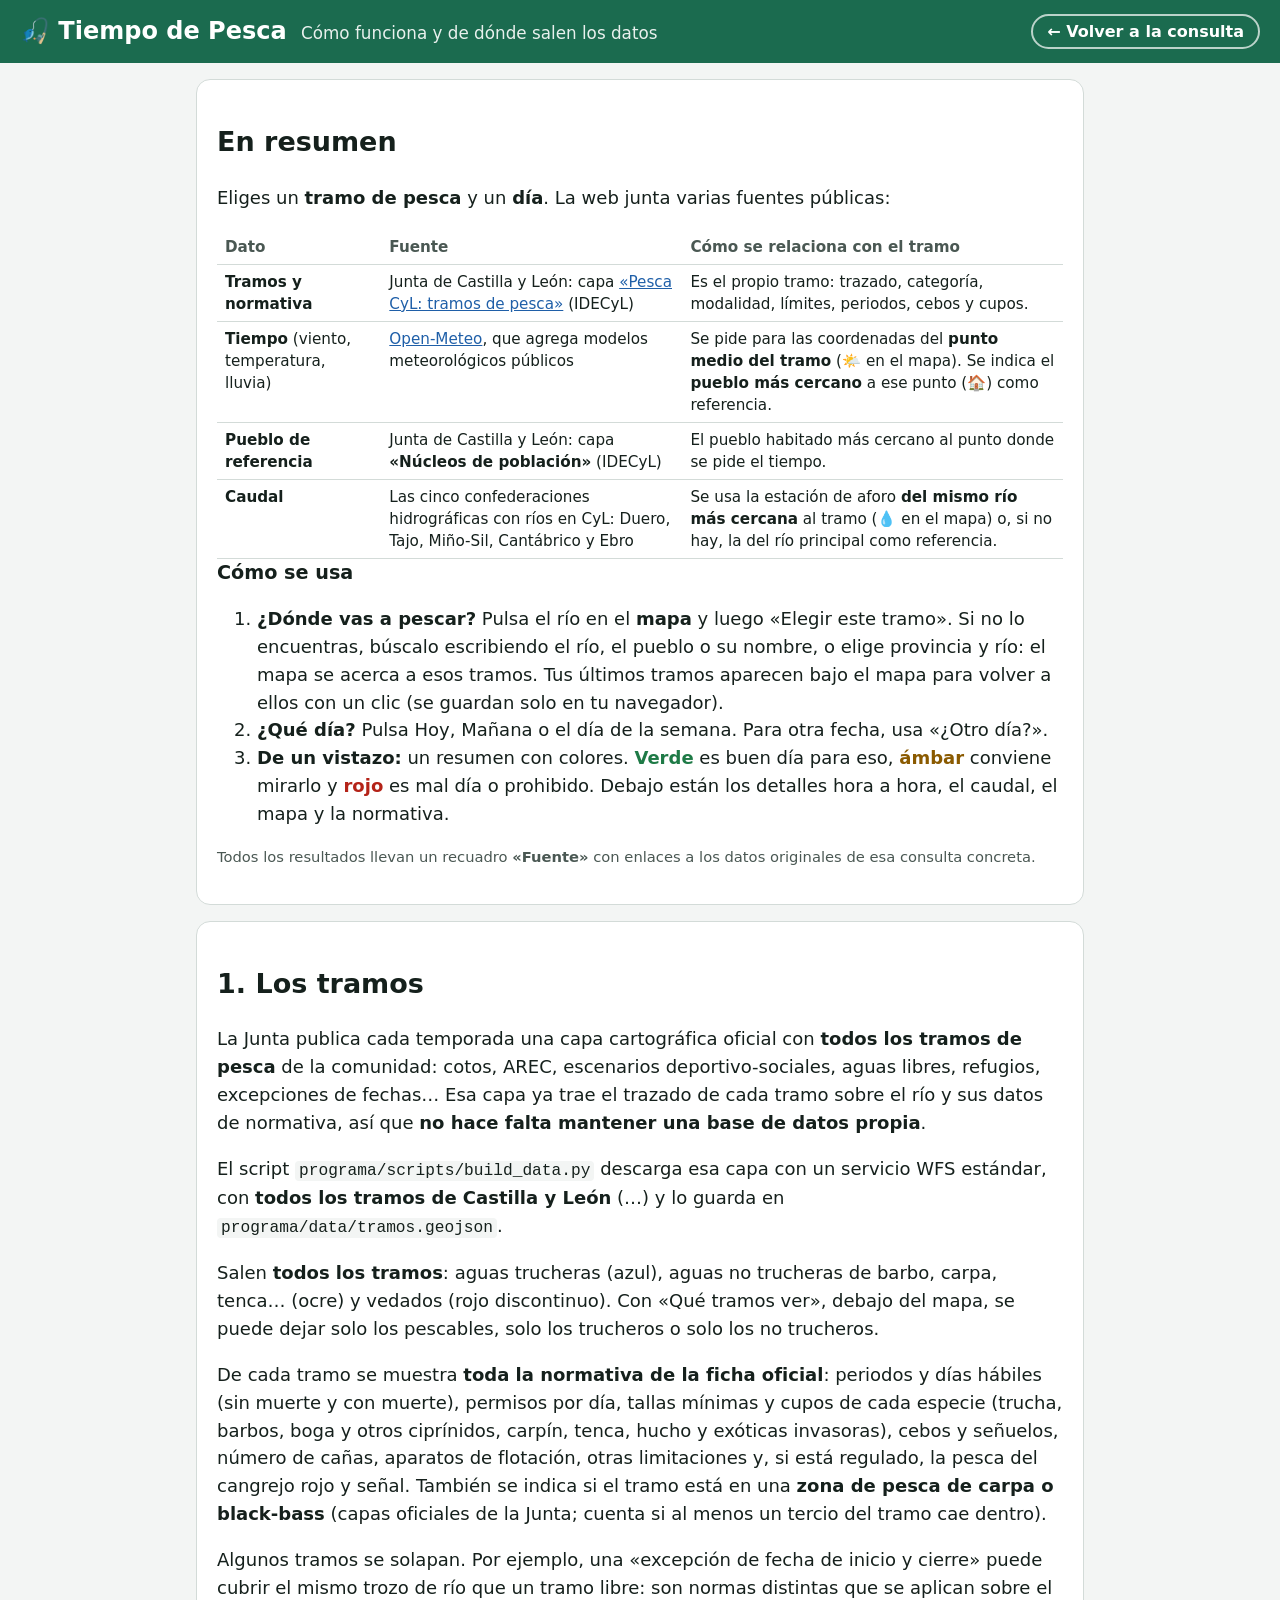
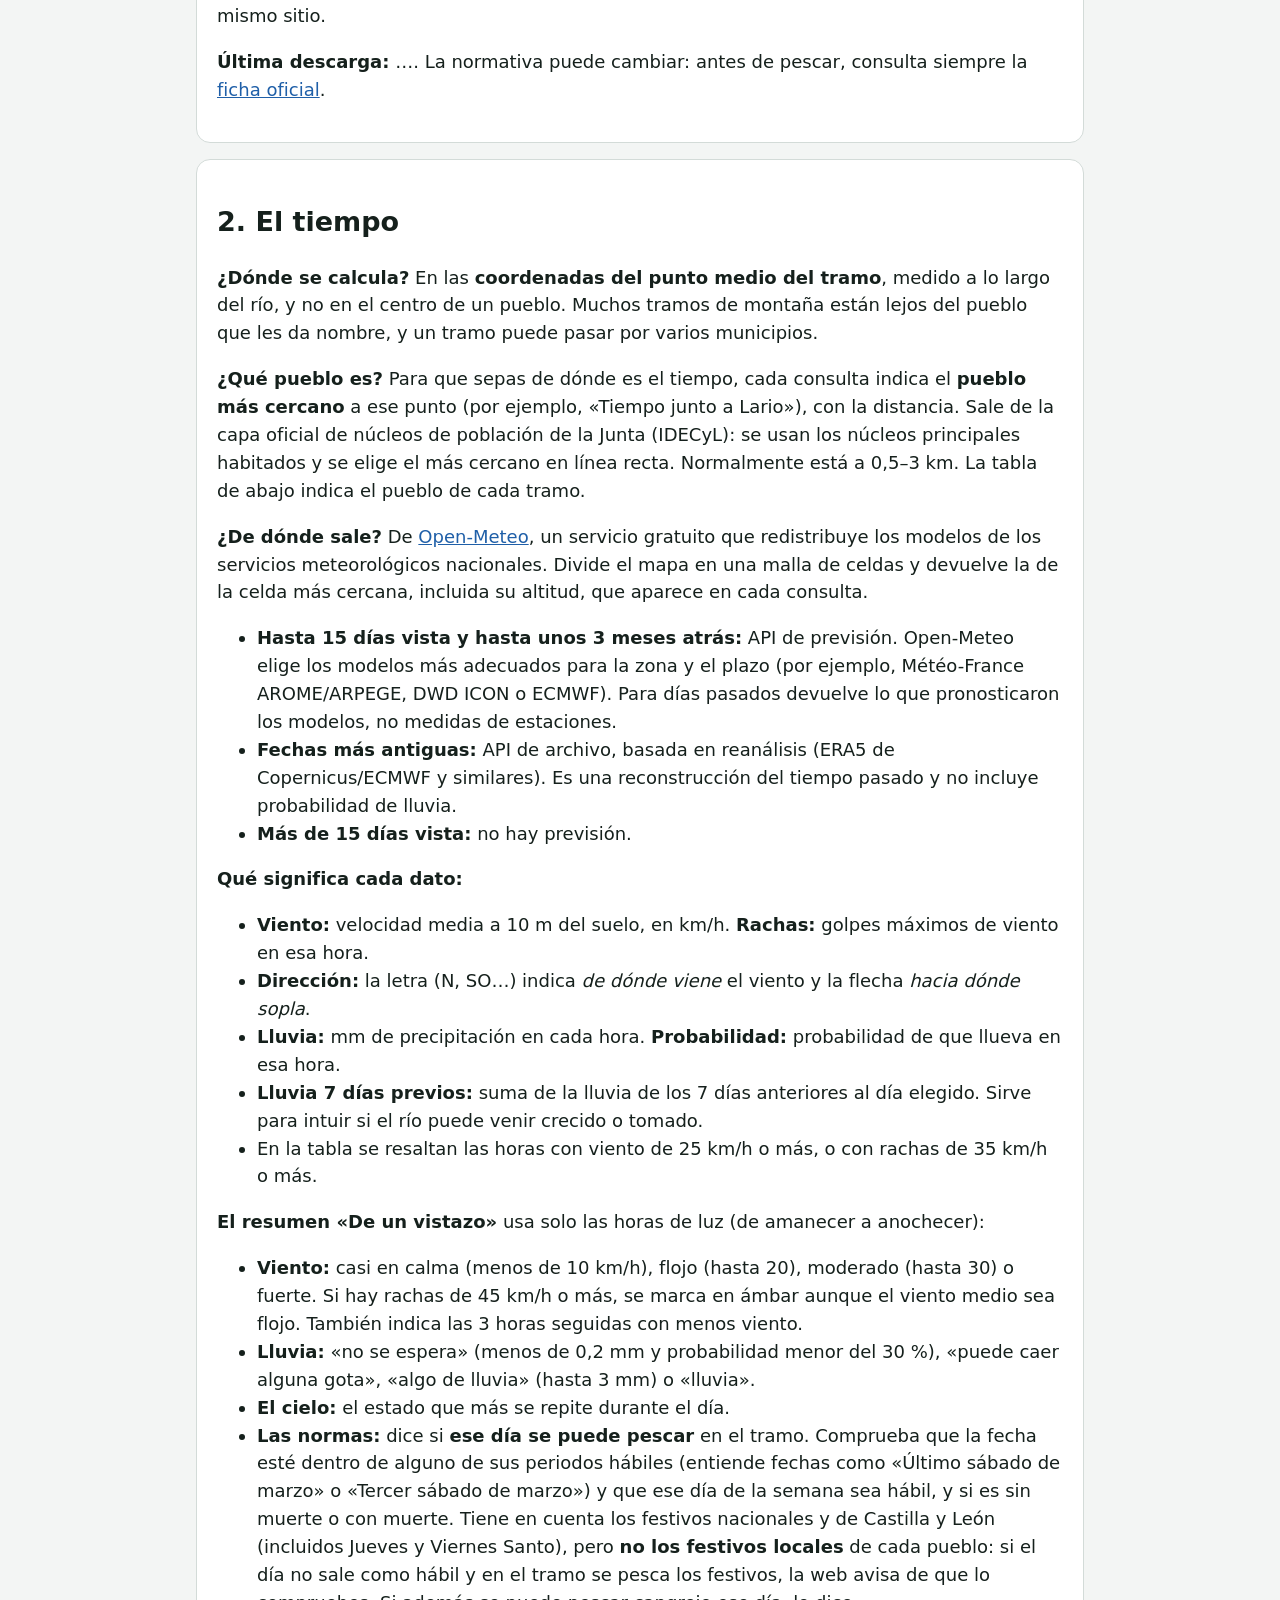
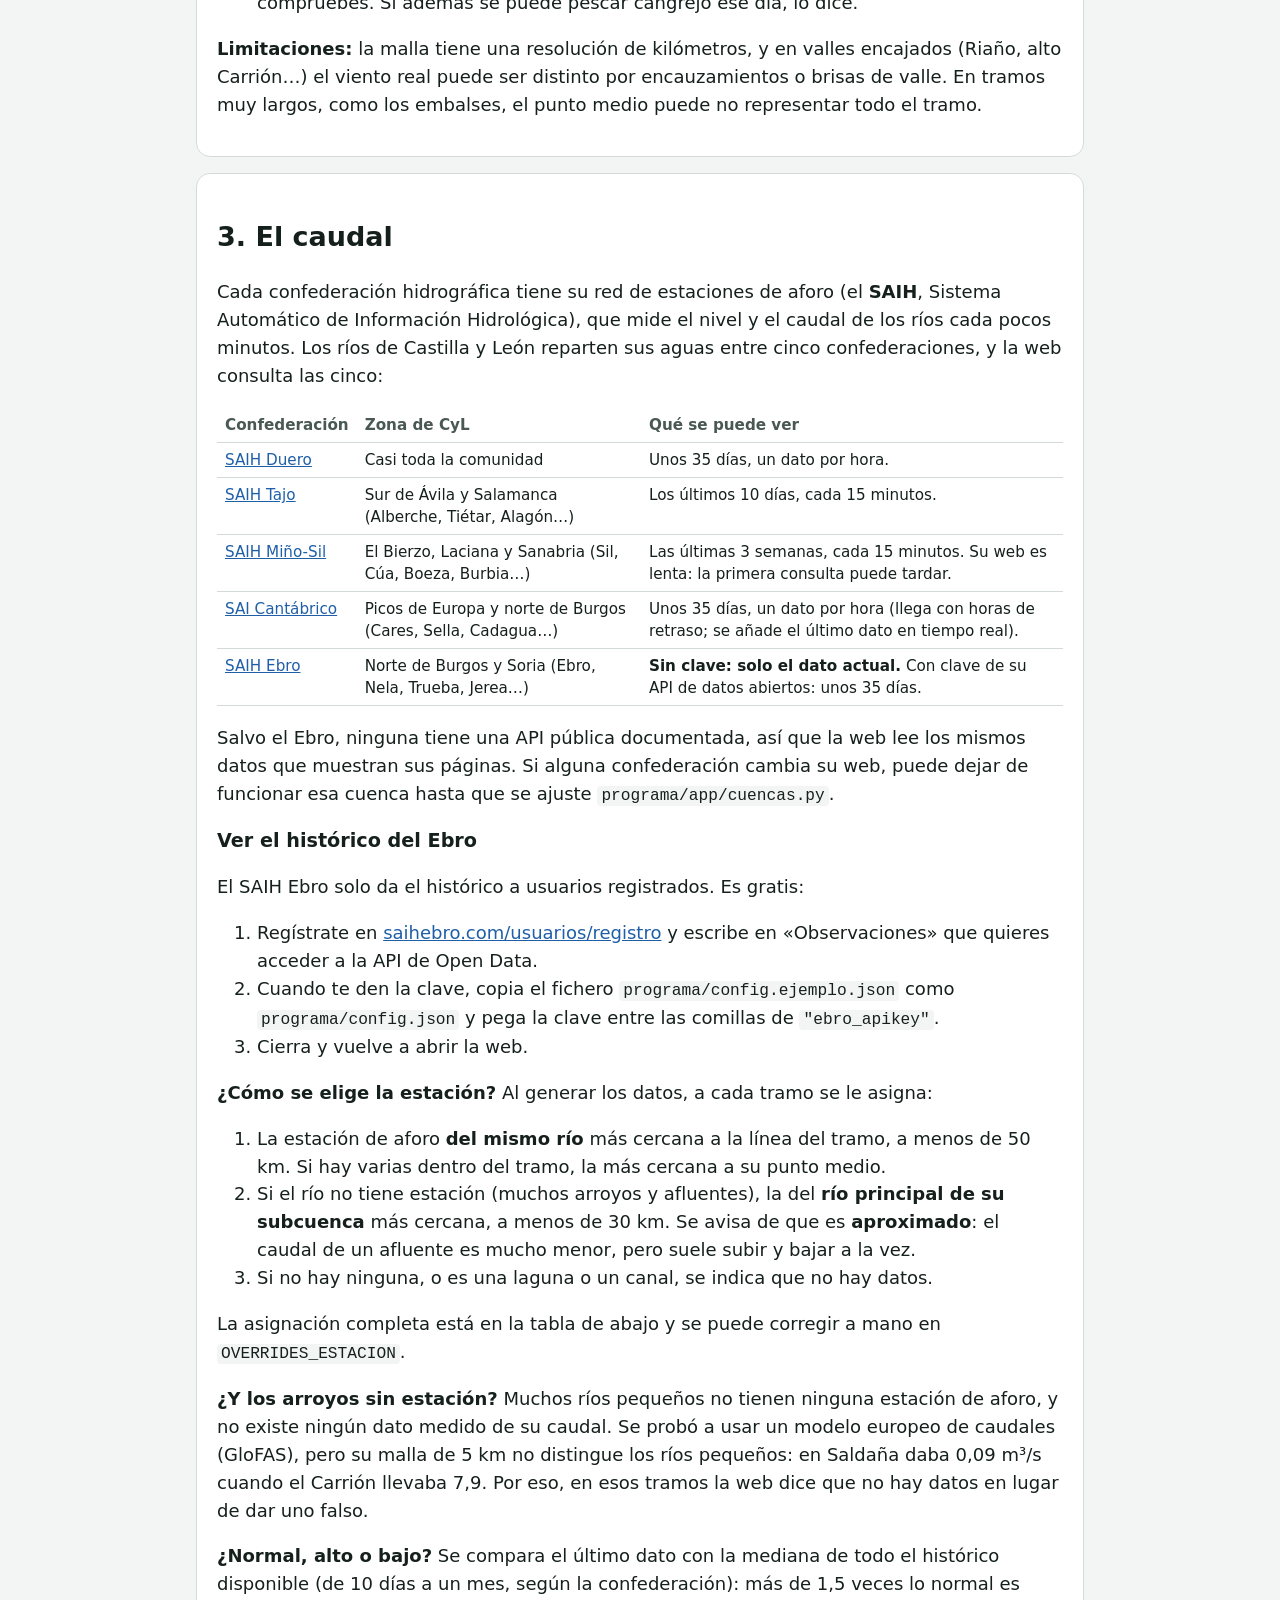
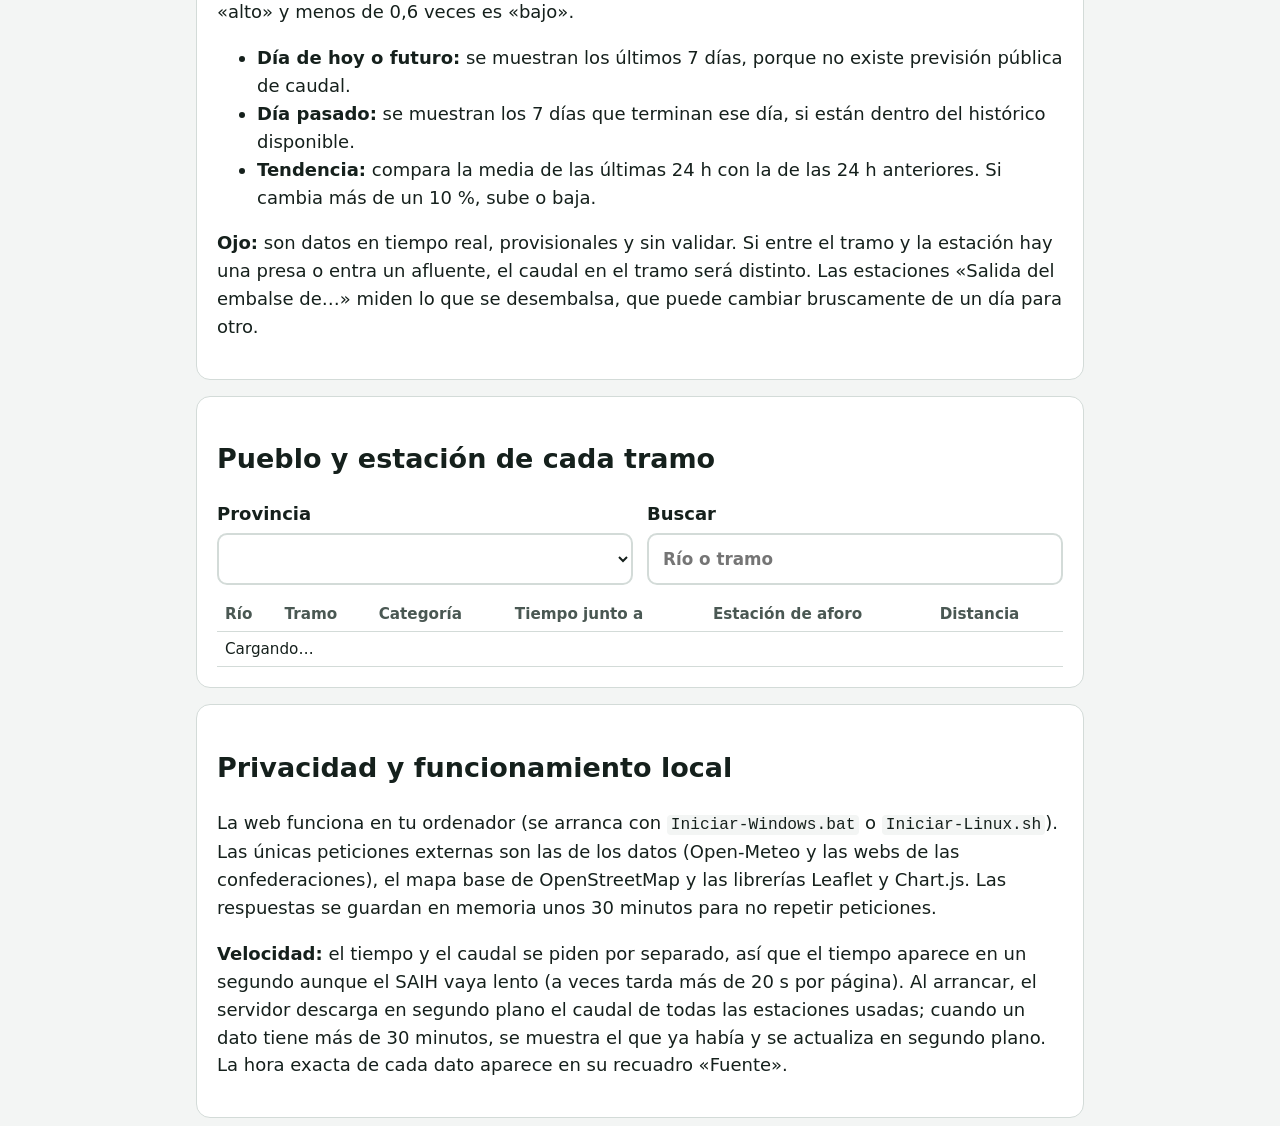
==== commit 35d0026c: "Todos los tramos visibles y normativa completa de cada tramo - Se muestran por defecto los 2.354 tra" ====
--- a/programa/web/como-funciona.html
+++ b/programa/web/como-funciona.html
@@ -64,8 +64,14 @@
         de cada tramo sobre el río y sus datos de normativa, así que <b>no hace falta mantener una base de datos propia</b>.</p>
       <p>El script <code>programa/scripts/build_data.py</code> descarga esa capa con un servicio WFS estándar, con <b>todos los tramos de Castilla y León</b>
         (<span id="numTramos">…</span>) y lo guarda en <code>programa/data/tramos.geojson</code>.</p>
-      <p>Por defecto, en los menús solo salen las <b>aguas trucheras</b> donde se puede pescar. Marcando «Mostrar también aguas no
-        trucheras y refugios» aparecen todos: aguas de ciprínidos, lagunas y tramos vedados.</p>
+      <p>Salen <b>todos los tramos</b>: aguas trucheras (azul), aguas no trucheras de barbo, carpa, tenca… (ocre) y vedados
+        (rojo discontinuo). Con «Qué tramos ver», debajo del mapa, se puede dejar solo los pescables, solo los trucheros o solo
+        los no trucheros.</p>
+      <p>De cada tramo se muestra <b>toda la normativa de la ficha oficial</b>: periodos y días hábiles (sin muerte y con muerte),
+        permisos por día, tallas mínimas y cupos de cada especie (trucha, barbos, boga y otros ciprínidos, carpín, tenca, hucho y
+        exóticas invasoras), cebos y señuelos, número de cañas, aparatos de flotación, otras limitaciones y, si está regulado, la
+        pesca del cangrejo rojo y señal. También se indica si el tramo está en una <b>zona de pesca de carpa o black-bass</b>
+        (capas oficiales de la Junta; cuenta si al menos un tercio del tramo cae dentro).</p>
       <p>Algunos tramos se solapan. Por ejemplo, una «excepción de fecha de inicio y cierre» puede cubrir el mismo trozo de río
         que un tramo libre: son normas distintas que se aplican sobre el mismo sitio.</p>
       <p><b>Última descarga:</b> <span id="generado">…</span>. La normativa puede cambiar: antes de pescar, consulta siempre la
@@ -107,6 +113,11 @@
         <li><b>Lluvia:</b> «no se espera» (menos de 0,2 mm y probabilidad menor del 30 %), «puede caer alguna gota», «algo de lluvia»
           (hasta 3 mm) o «lluvia».</li>
         <li><b>El cielo:</b> el estado que más se repite durante el día.</li>
+        <li><b>Las normas:</b> dice si <b>ese día se puede pescar</b> en el tramo. Comprueba que la fecha esté dentro de alguno de
+          sus periodos hábiles (entiende fechas como «Último sábado de marzo» o «Tercer sábado de marzo») y que ese día de la
+          semana sea hábil, y si es sin muerte o con muerte. Tiene en cuenta los festivos nacionales y de Castilla y León
+          (incluidos Jueves y Viernes Santo), pero <b>no los festivos locales</b> de cada pueblo: si el día no sale como hábil y en
+          el tramo se pesca los festivos, la web avisa de que lo compruebes. Si además se puede pescar cangrejo ese día, lo dice.</li>
       </ul>
       <p><b>Limitaciones:</b> la malla tiene una resolución de kilómetros, y en valles encajados (Riaño, alto Carrión…) el viento real puede
         ser distinto por encauzamientos o brisas de valle. En tramos muy largos, como los embalses, el punto medio puede no representar
--- a/programa/web/style.css
+++ b/programa/web/style.css
@@ -235,7 +235,7 @@
 .leyenda-mapa { display: flex; flex-wrap: wrap; gap: 6px 18px; margin: 8px 2px 4px; color: var(--muted); font-size: .95rem; }
 .leyenda-mapa i.linea { display: inline-block; width: 26px; height: 5px; border-radius: 3px; vertical-align: middle; margin-right: 4px; }
 .linea.truchera { background: #1f5fa8; }
-.linea.otras { background: #7a8a85; }
+.linea.otras { background: #b8741a; }
 .linea.vedada { background: repeating-linear-gradient(90deg, #b42318 0 6px, transparent 6px 10px); }
 .popup-tramo { font-size: 1rem; line-height: 1.4; min-width: 220px; }
 .popup-tramo b { font-size: 1.1rem; }
@@ -243,3 +243,11 @@
 .popup-tramo button { width: 100%; background: var(--accent); color: #fff; border: none; font-weight: 700; min-height: 48px; }
 .popup-tramo .no-pescar { color: var(--danger); font-weight: 700; }
 .leaflet-container { font: inherit; }
+.filtro { margin-top: 14px; max-width: 520px; }
+
+/* Normativa completa */
+.normativa h4.seccion { margin: 22px 0 8px; font-size: 1.08rem; border-top: 1px solid var(--border); padding-top: 14px; }
+.normativa .periodo { margin: 8px 0 12px; }
+.normativa .periodo h4 { margin: 0 0 6px; font-size: 1rem; }
+.tabla-normas td, .tabla-normas th { text-align: left; white-space: normal; }
+.tabla-normas td:first-child { font-weight: 600; }
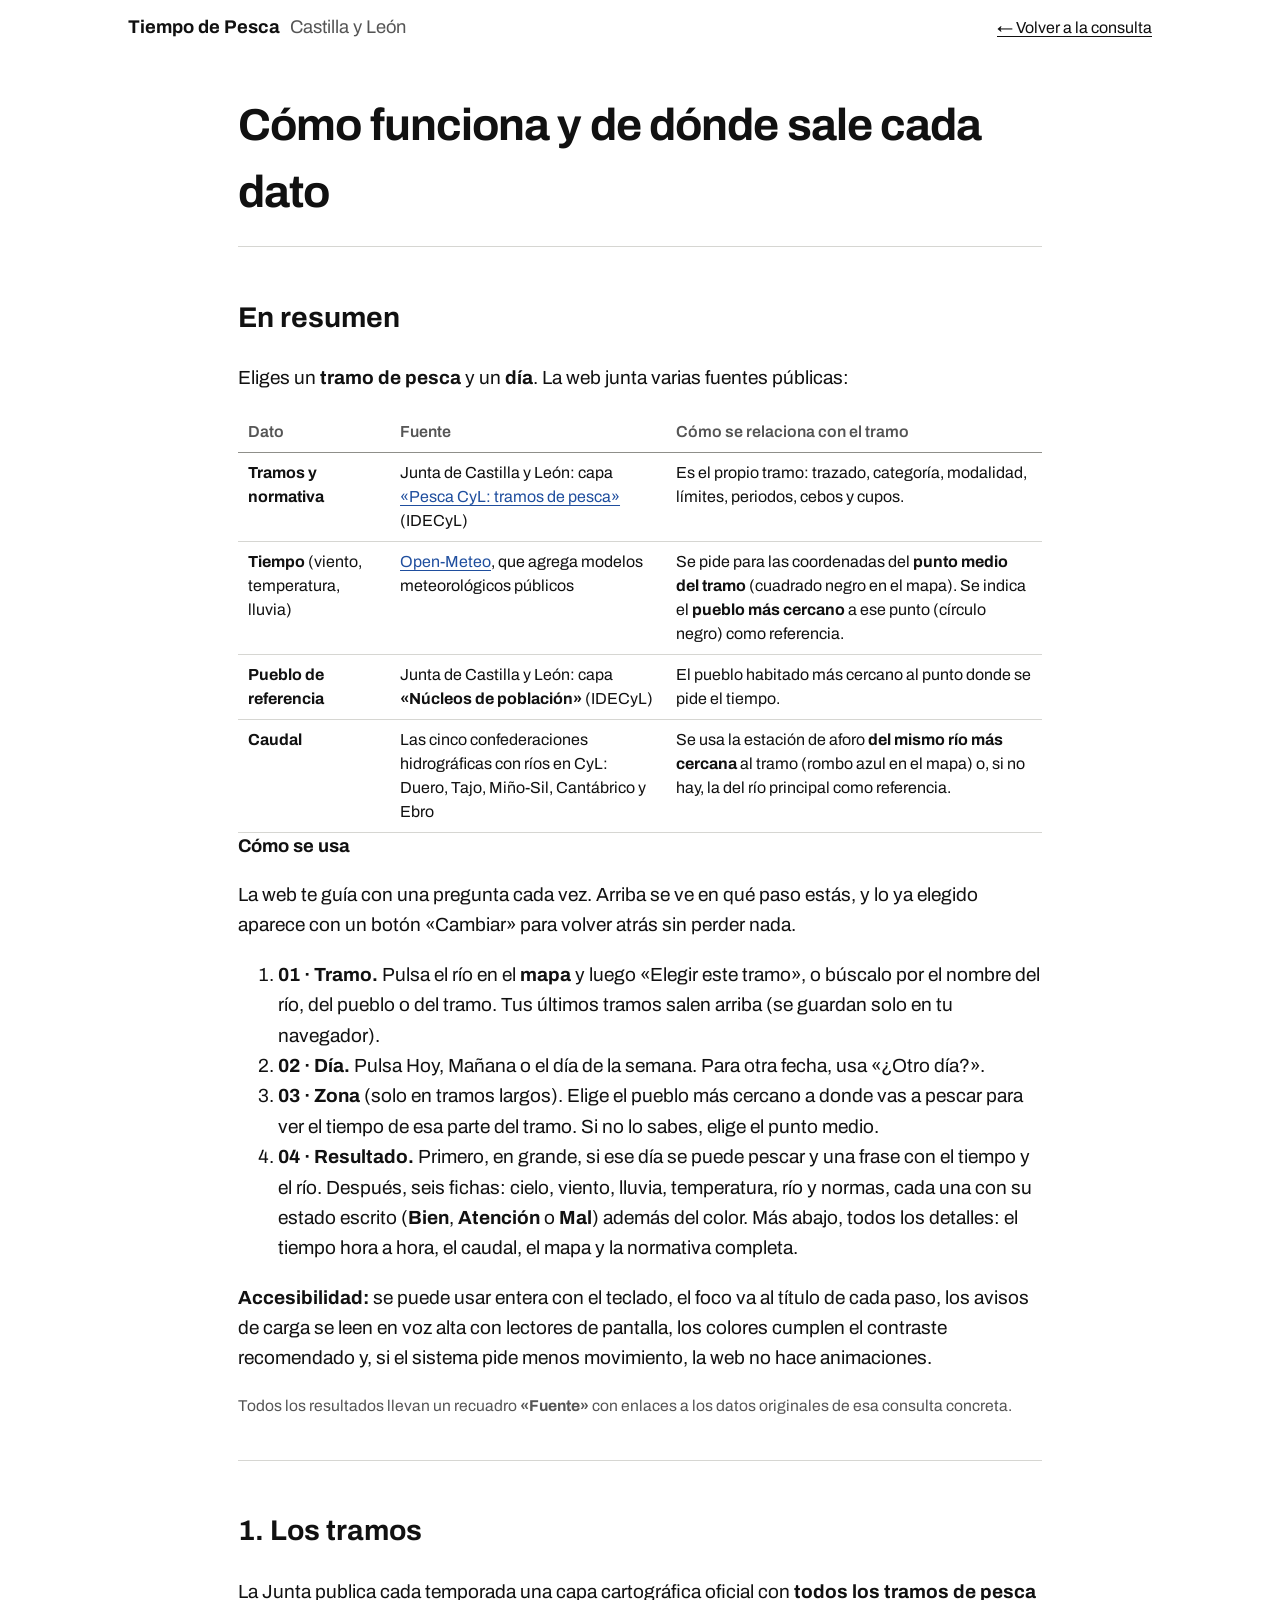
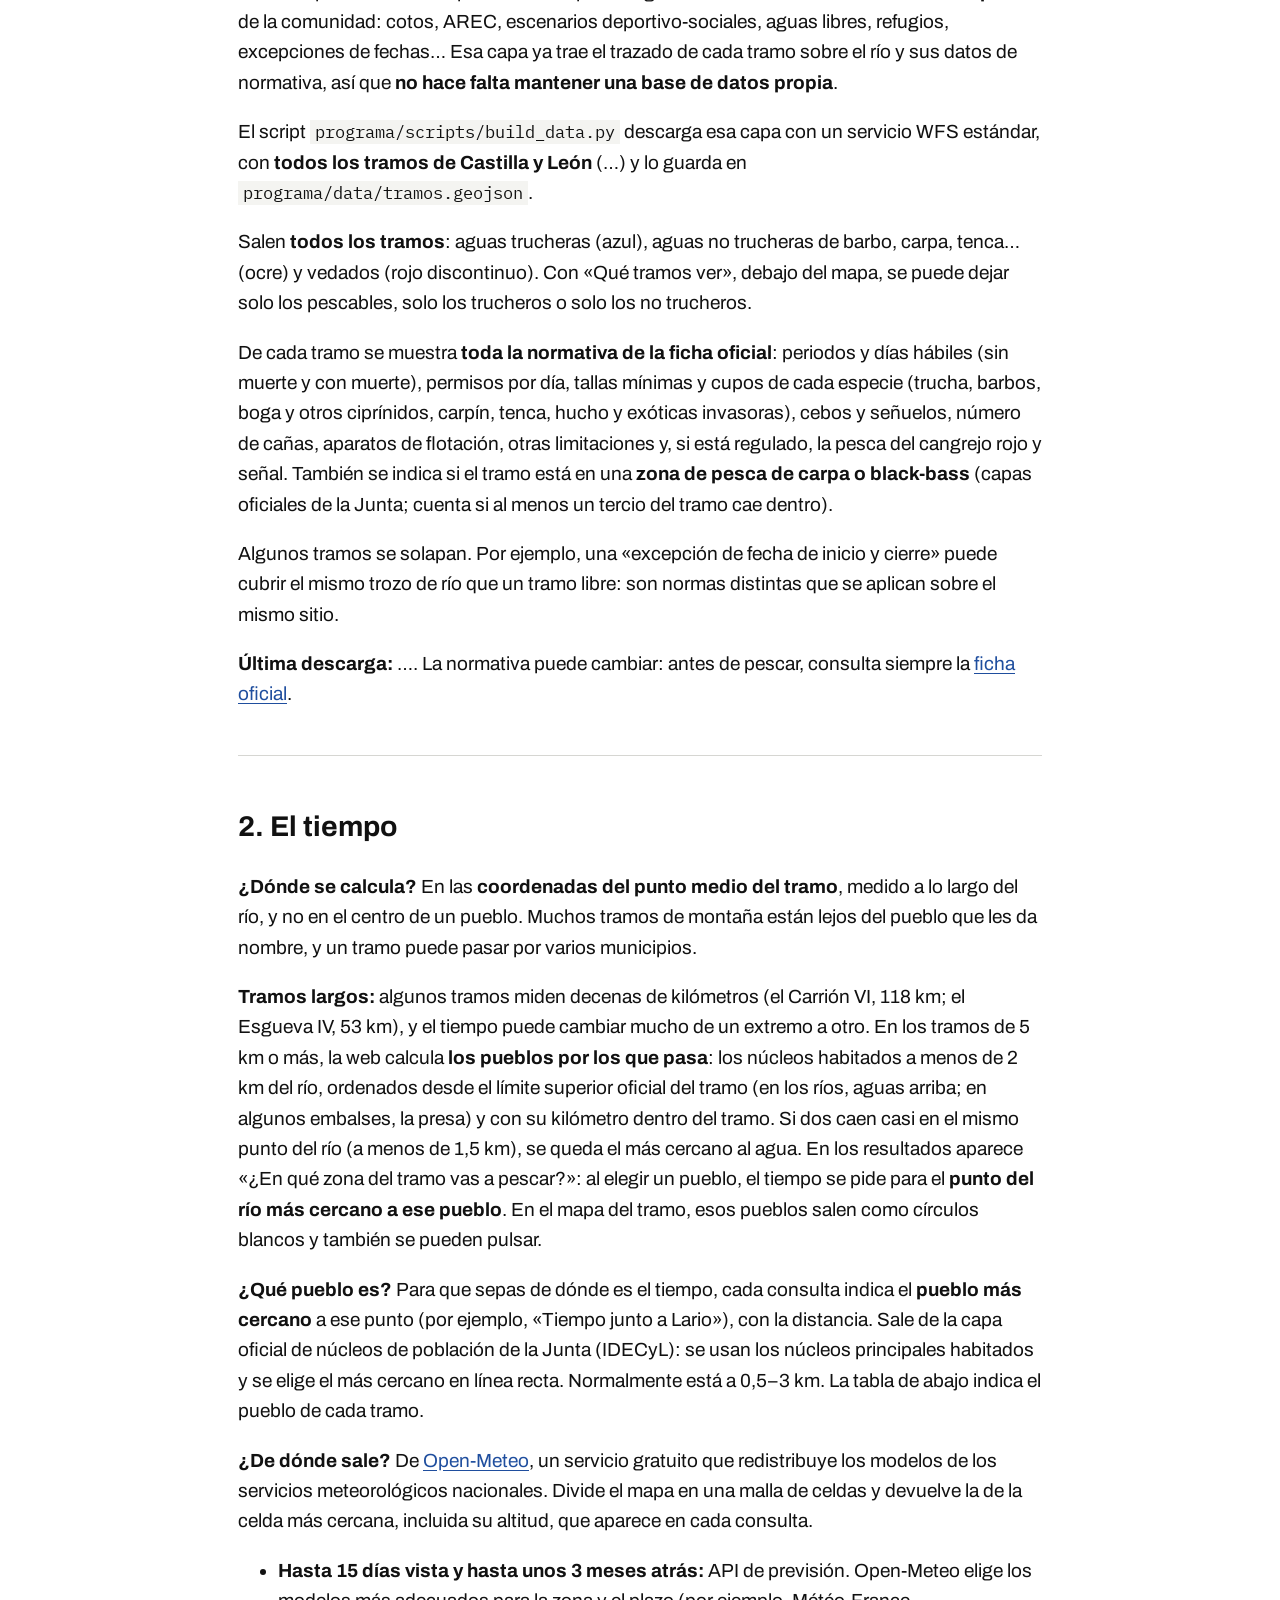
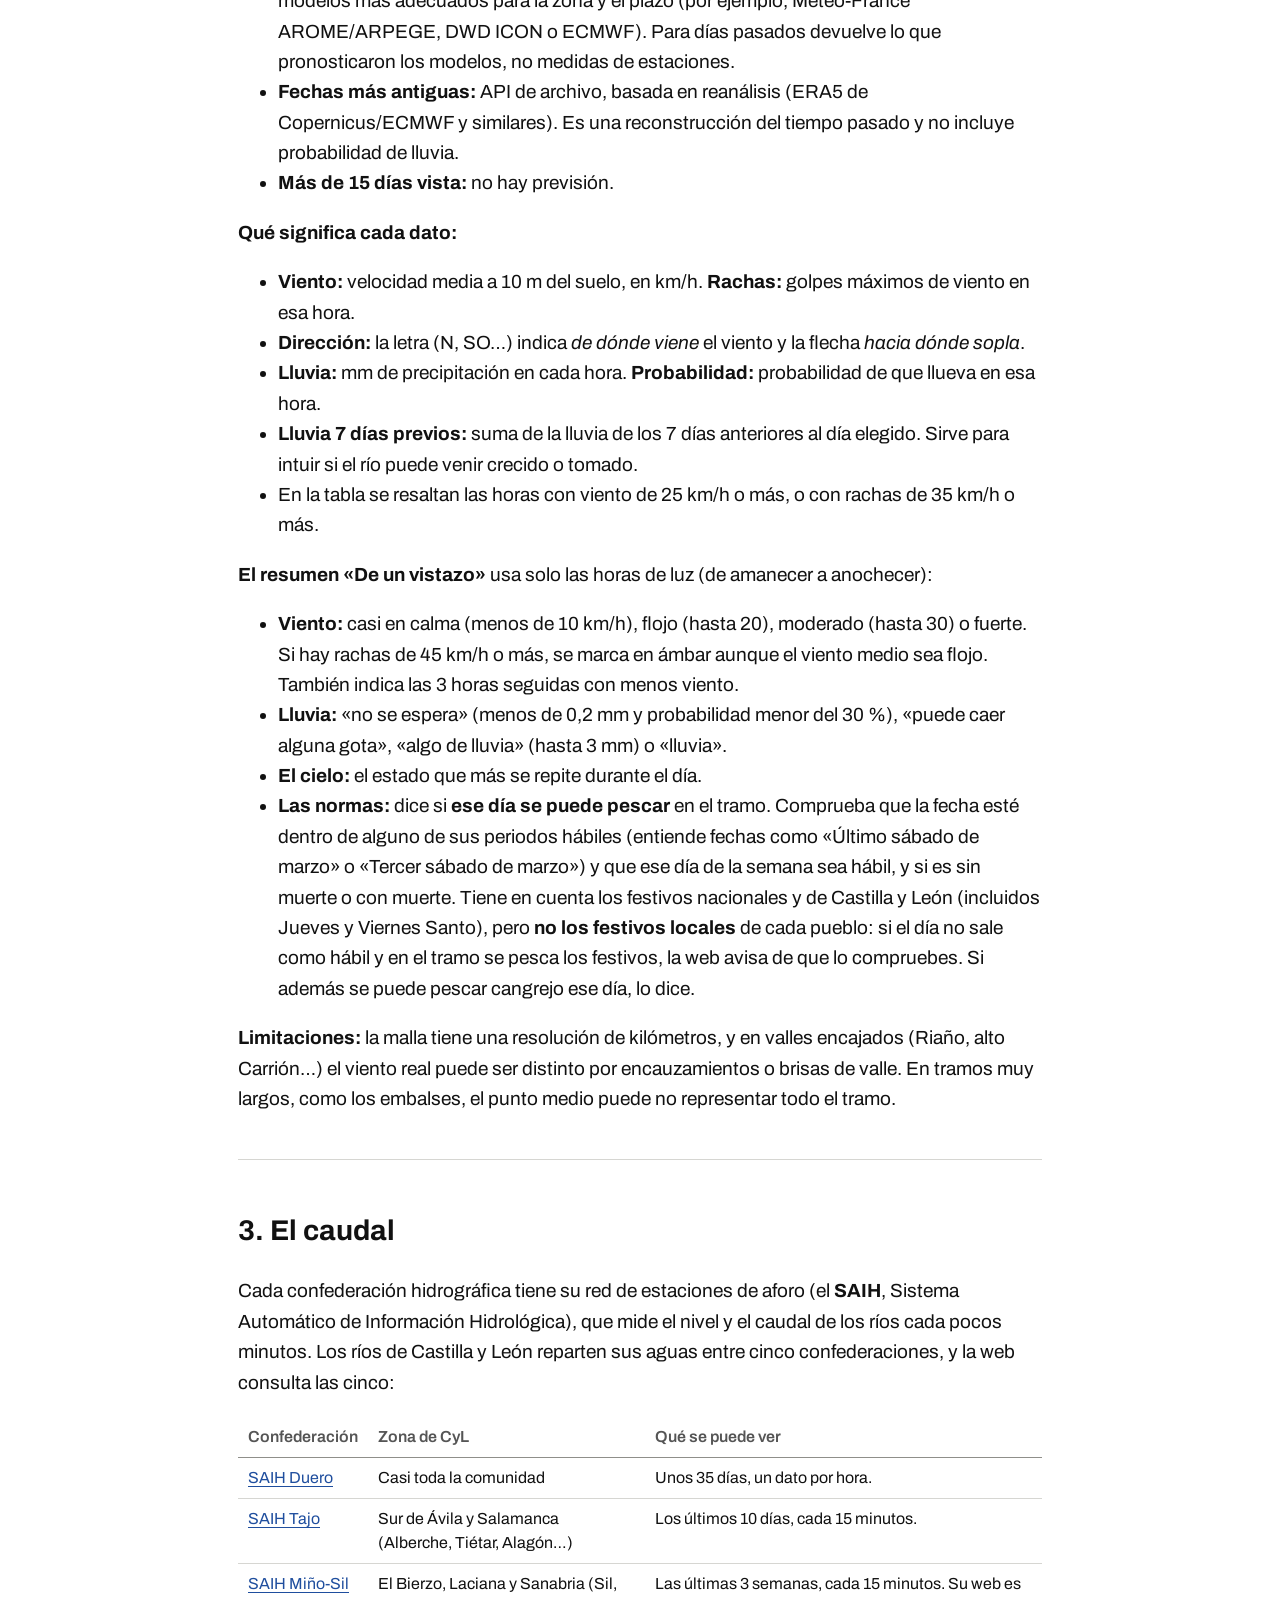
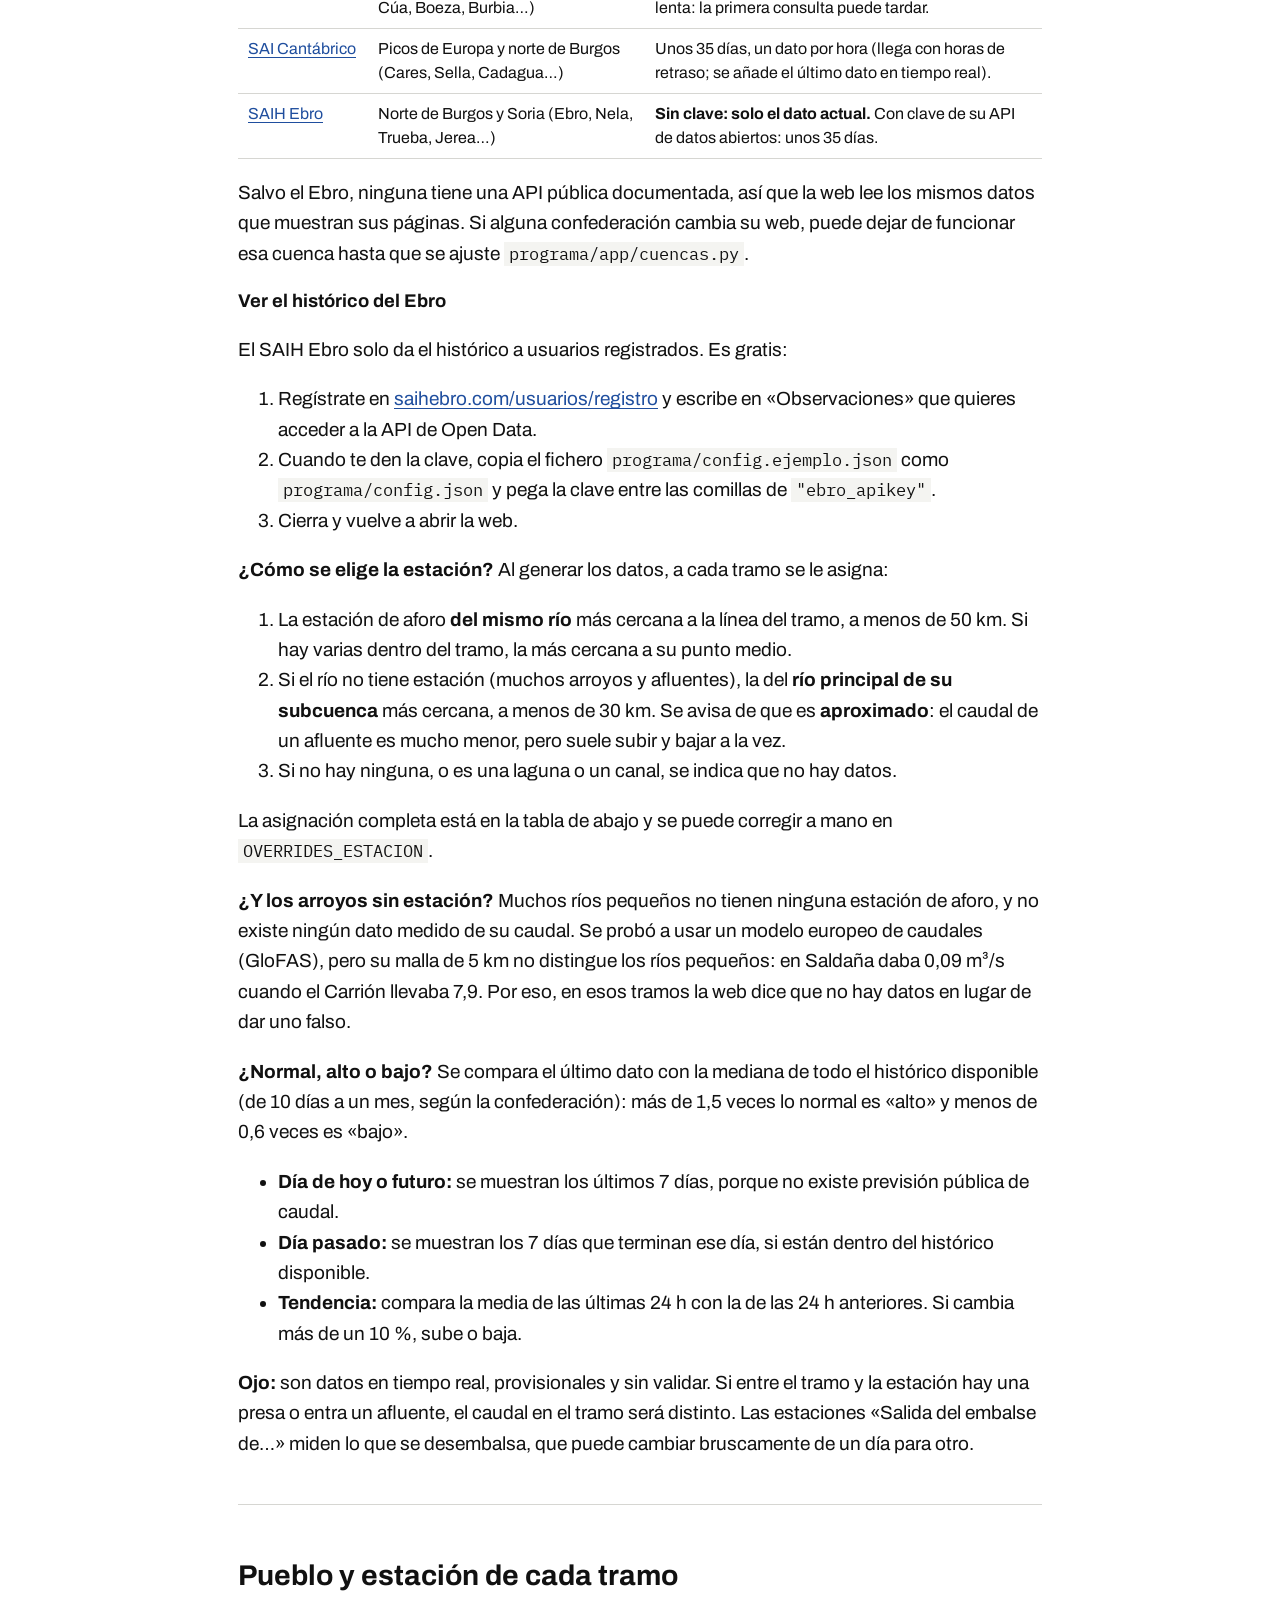
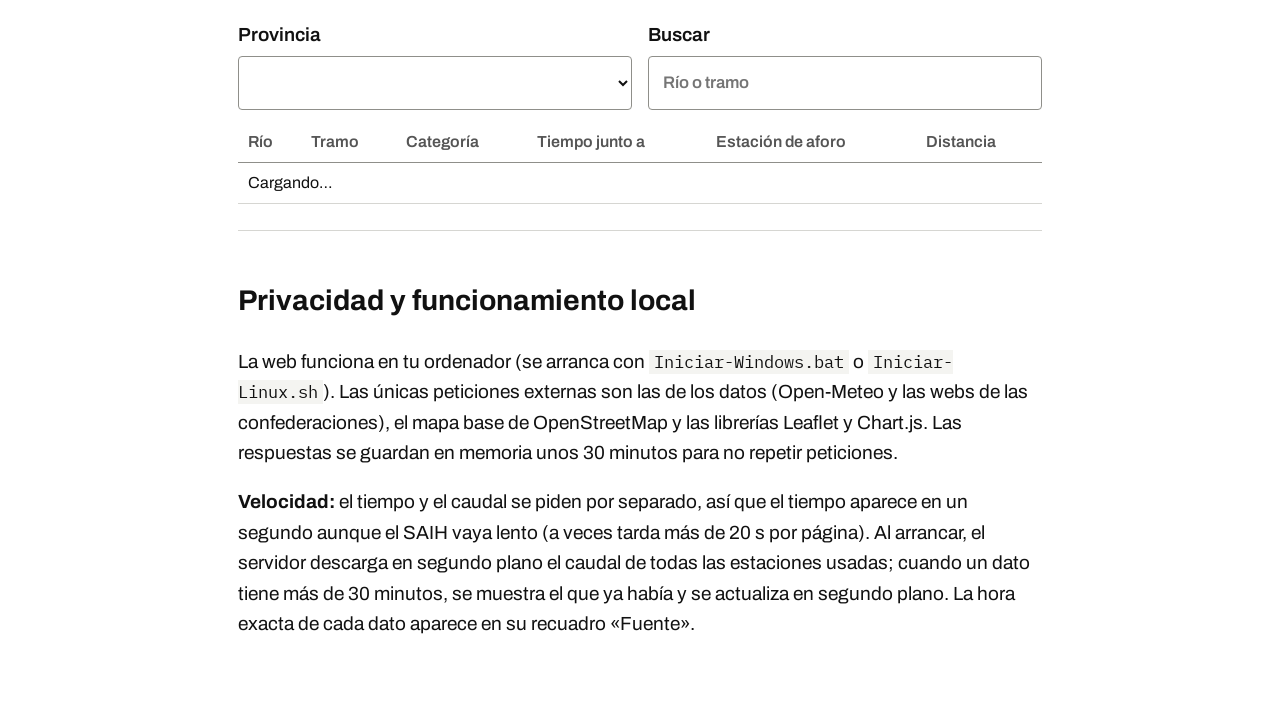
==== commit 0ad24ecd: "Resultado más visual, con solo datos, y navegación con historial Pantalla de resultado: - Fichas del" ====
--- a/programa/web/como-funciona.html
+++ b/programa/web/como-funciona.html
@@ -4,15 +4,21 @@
   <meta charset="utf-8">
   <meta name="viewport" content="width=device-width, initial-scale=1">
   <title>Cómo funciona · Tiempo de Pesca CyL</title>
+  <link rel="preconnect" href="https://fonts.googleapis.com">
+  <link rel="preconnect" href="https://fonts.gstatic.com" crossorigin>
+  <link rel="stylesheet" href="https://fonts.googleapis.com/css2?family=Archivo:wght@400;500;600;700&family=IBM+Plex+Mono:wght@400;500&display=swap">
   <link rel="stylesheet" href="style.css">
 </head>
 <body>
-  <header>
-    <h1><a href="./">🎣 Tiempo de Pesca</a> <span>Cómo funciona y de dónde salen los datos</span></h1>
-    <nav><a href="./">← Volver a la consulta</a></nav>
+  <a class="saltar" href="#contenido">Saltar al contenido</a>
+  <header class="cabecera">
+    <a href="./" class="marca" aria-label="Tiempo de Pesca, volver a la consulta">
+Tiempo de Pesca <span>Castilla y León</span></a>
+    <a href="./" class="enlace-cabecera">← Volver a la consulta</a>
   </header>
 
-  <div class="doc">
+  <main class="doc" id="contenido" tabindex="-1">
+    <h1>Cómo funciona y de dónde sale cada dato</h1>
     <div class="card">
       <h2>En resumen</h2>
       <p>Eliges un <b>tramo de pesca</b> y un <b>día</b>. La web junta varias fuentes públicas:</p>
@@ -27,8 +33,8 @@
           <tr>
             <td><b>Tiempo</b> (viento, temperatura, lluvia)</td>
             <td><a href="https://open-meteo.com" target="_blank">Open-Meteo</a>, que agrega modelos meteorológicos públicos</td>
-            <td>Se pide para las coordenadas del <b>punto medio del tramo</b> (🌤️ en el mapa). Se indica el
-              <b>pueblo más cercano</b> a ese punto (🏠) como referencia.</td>
+            <td>Se pide para las coordenadas del <b>punto medio del tramo</b> (cuadrado negro en el mapa). Se indica el
+              <b>pueblo más cercano</b> a ese punto (círculo negro) como referencia.</td>
           </tr>
           <tr>
             <td><b>Pueblo de referencia</b></td>
@@ -38,22 +44,28 @@
           <tr>
             <td><b>Caudal</b></td>
             <td>Las cinco confederaciones hidrográficas con ríos en CyL: Duero, Tajo, Miño-Sil, Cantábrico y Ebro</td>
-            <td>Se usa la estación de aforo <b>del mismo río más cercana</b> al tramo (💧 en el mapa) o, si no hay, la del río
+            <td>Se usa la estación de aforo <b>del mismo río más cercana</b> al tramo (rombo azul en el mapa) o, si no hay, la del río
               principal como referencia.</td>
           </tr>
         </tbody>
       </table>
       <h3>Cómo se usa</h3>
+      <p>La web te guía con una pregunta cada vez. Arriba se ve en qué paso estás, y lo ya elegido aparece con un botón
+        «Cambiar» para volver atrás sin perder nada.</p>
       <ol>
-        <li><b>¿Dónde vas a pescar?</b> Pulsa el río en el <b>mapa</b> y luego «Elegir este tramo». Si no lo encuentras,
-          búscalo escribiendo el río, el pueblo o su nombre, o elige provincia y río: el mapa se acerca a esos tramos.
-          Tus últimos tramos aparecen bajo el mapa para volver a ellos con un clic
-          (se guardan solo en tu navegador).</li>
-        <li><b>¿Qué día?</b> Pulsa Hoy, Mañana o el día de la semana. Para otra fecha, usa «¿Otro día?».</li>
-        <li><b>De un vistazo:</b> un resumen con colores. <span style="color:var(--verde)"><b>Verde</b></span> es buen día para eso,
-          <span style="color:var(--ambar)"><b>ámbar</b></span> conviene mirarlo y <span style="color:var(--rojo)"><b>rojo</b></span> es
-          mal día o prohibido. Debajo están los detalles hora a hora, el caudal, el mapa y la normativa.</li>
+        <li><b>01 · Tramo.</b> Pulsa el río en el <b>mapa</b> y luego «Elegir este tramo», o búscalo por el nombre del río, del
+          pueblo o del tramo. Tus últimos tramos salen arriba (se guardan solo en tu navegador).</li>
+        <li><b>02 · Día.</b> Pulsa Hoy, Mañana o el día de la semana. Para otra fecha, usa «¿Otro día?».</li>
+        <li><b>03 · Zona</b> (solo en tramos largos). Elige el pueblo más cercano a donde vas a pescar para ver el tiempo de esa
+          parte del tramo. Si no lo sabes, elige el punto medio.</li>
+        <li><b>04 · Resultado.</b> Primero, en grande, si ese día se puede pescar y una frase con el tiempo y el río. Después, seis
+          fichas: cielo, viento, lluvia, temperatura, río y normas, cada una con su estado escrito (<b>Bien</b>,
+          <b>Atención</b> o <b>Mal</b>) además del color. Más abajo, todos los detalles: el tiempo hora a hora, el caudal, el
+          mapa y la normativa completa.</li>
       </ol>
+      <p><b>Accesibilidad:</b> se puede usar entera con el teclado, el foco va al título de cada paso, los avisos de carga se
+        leen en voz alta con lectores de pantalla, los colores cumplen el contraste recomendado y, si el sistema pide menos
+        movimiento, la web no hace animaciones.</p>
       <p class="nota">Todos los resultados llevan un recuadro <b>«Fuente»</b> con enlaces a los datos originales de esa consulta concreta.</p>
     </div>
 
@@ -82,6 +94,13 @@
       <h2>2. El tiempo</h2>
       <p><b>¿Dónde se calcula?</b> En las <b>coordenadas del punto medio del tramo</b>, medido a lo largo del río, y no en el centro
         de un pueblo. Muchos tramos de montaña están lejos del pueblo que les da nombre, y un tramo puede pasar por varios municipios.</p>
+      <p><b>Tramos largos:</b> algunos tramos miden decenas de kilómetros (el Carrión VI, 118 km; el Esgueva IV, 53 km), y el tiempo
+        puede cambiar mucho de un extremo a otro. En los tramos de 5 km o más, la web calcula <b>los pueblos por los que pasa</b>:
+        los núcleos habitados a menos de 2 km del río, ordenados desde el límite superior oficial del tramo (en los ríos, aguas arriba; en algunos embalses, la presa)
+        y con su kilómetro dentro del tramo. Si dos caen casi en el mismo punto del río
+        (a menos de 1,5 km), se queda el más cercano al agua. En los resultados aparece «¿En qué zona del tramo vas a pescar?»:
+        al elegir un pueblo, el tiempo se pide para el <b>punto del río más cercano a ese pueblo</b>. En el mapa del tramo, esos
+        pueblos salen como círculos blancos y también se pueden pulsar.</p>
       <p><b>¿Qué pueblo es?</b> Para que sepas de dónde es el tiempo, cada consulta indica el <b>pueblo más cercano</b> a ese punto
         (por ejemplo, «Tiempo junto a Lario»), con la distancia. Sale de la capa oficial de núcleos de población de la Junta (IDECyL):
         se usan los núcleos principales habitados y se elige el más cercano en línea recta. Normalmente está a 0,5–3 km.
@@ -205,7 +224,7 @@
         estaciones usadas; cuando un dato tiene más de 30 minutos, se muestra el que ya había y se actualiza en segundo plano. La hora
         exacta de cada dato aparece en su recuadro «Fuente».</p>
     </div>
-  </div>
+  </main>
 
   <script>
     const esc = (s) => String(s ?? "").replace(/[&<>"']/g, (c) => ({ "&": "&amp;", "<": "&lt;", ">": "&gt;", '"': "&quot;", "'": "&#39;" }[c]));
--- a/programa/web/style.css
+++ b/programa/web/style.css
@@ -1,253 +1,239 @@
+/* Tiempo de Pesca. Estilo de guía impresa: papel blanco, tinta negra, líneas finas, tablas claras
+   y un único color de acento. Letra grande, contraste AA, estados escritos (no solo color) y
+   foco siempre visible. */
+
 :root {
-  --bg: #f3f5f4;
-  --card: #ffffff;
-  --text: #15201c;
-  --muted: #4a5853;
-  --border: #d3dbd8;
-  --accent: #1b6b4f;
-  --accent-2: #1f5fa8;
-  --warn: #a8670f;
-  --danger: #b42318;
-  --verde: #1e7a46;
-  --verde-bg: #e3f4ea;
-  --ambar: #8a5a00;
-  --ambar-bg: #fdf1d8;
-  --rojo: #b42318;
-  --rojo-bg: #fde4e1;
-  --gris-bg: #eef1f0;
+  --papel: #ffffff;
+  --papel-2: #f4f4f1;
+  --tinta: #111111;
+  --gris: #555555;           /* 7,5:1 sobre blanco */
+  --linea: #d6d6d2;
+  --linea-fuerte: #8f8f8a;
+  --acento: #1f4e9e;         /* 8,0:1 */
+  --bien: #1b6e3f;           /* 6,2:1 */
+  --ojo: #8a5a00;            /* 5,5:1 */
+  --mal: #b42318;            /* 6,0:1 */
+  --ancho: 1120px;
+  --margen: clamp(16px, 4vw, 48px);
+  --radio: 4px;
+  --texto: "Archivo", system-ui, -apple-system, "Segoe UI", Roboto, sans-serif;
+  --cifras: "IBM Plex Mono", ui-monospace, Menlo, Consolas, monospace;
 }
 @media (prefers-color-scheme: dark) {
   :root {
-    --bg: #111715;
-    --card: #1a2320;
-    --text: #edf3f0;
-    --muted: #a9b8b2;
-    --border: #2f3c37;
-    --accent: #3fae80;
-    --accent-2: #6fb0f0;
-    --verde: #6fd59b;
-    --verde-bg: #183526;
-    --ambar: #f2c063;
-    --ambar-bg: #3a2d12;
-    --rojo: #ff8f84;
-    --rojo-bg: #3d1a17;
-    --gris-bg: #222c29;
+    --papel: #121212; --papel-2: #1d1d1d; --tinta: #f0f0ec; --gris: #b4b4ae;
+    --linea: #33332f; --linea-fuerte: #75756f; --acento: #9bb7ff;
+    --bien: #7fdca3; --ojo: #f2c063; --mal: #ff998d;
   }
 }
 
 * { box-sizing: border-box; }
-body {
-  margin: 0;
-  font-family: system-ui, -apple-system, "Segoe UI", Roboto, sans-serif;
-  background: var(--bg);
-  color: var(--text);
-  font-size: 18px;
-  line-height: 1.45;
-}
-a { color: var(--accent-2); }
+html { scroll-behavior: smooth; }
+@media (prefers-reduced-motion: reduce) { html { scroll-behavior: auto; } * { transition: none !important; } }
+body { margin: 0; background: var(--papel); color: var(--tinta); font-family: var(--texto); font-size: 19px; line-height: 1.5; }
 [hidden] { display: none !important; }
-
-/* Cabecera */
-header {
-  padding: 14px 20px;
-  background: var(--accent);
-  color: #fff;
-  display: flex;
-  align-items: center;
-  justify-content: space-between;
-  gap: 12px;
-  flex-wrap: wrap;
-}
-header h1 { margin: 0; font-size: 1.5rem; }
-header h1 a { color: inherit; text-decoration: none; }
-header h1 span { font-weight: 400; opacity: .9; font-size: 1.05rem; margin-left: 6px; }
-header nav a {
-  color: #fff; font-weight: 600; text-decoration: none;
-  border: 2px solid rgba(255,255,255,.7); padding: 6px 14px; border-radius: 99px; font-size: 1rem;
-}
-header nav a:hover { background: rgba(255,255,255,.15); }
-
-/* Pasos */
-main.pasos { max-width: 920px; margin: 0 auto; padding: 16px; display: flex; flex-direction: column; gap: 18px; }
-.paso, .card {
-  background: var(--card);
-  border: 1px solid var(--border);
-  border-radius: 14px;
-  padding: 20px;
-  min-width: 0;
-}
-.paso h2 { margin: 0 0 14px; font-size: 1.45rem; display: flex; align-items: center; gap: 12px; }
-.num {
-  display: inline-grid; place-items: center;
-  width: 40px; height: 40px; border-radius: 50%;
-  background: var(--accent); color: #fff; font-size: 1.2rem; flex: none;
-}
-#paso3 { display: flex; flex-direction: column; gap: 18px; scroll-margin-top: 10px; }
-#paso2 { scroll-margin-top: 10px; }
-
-.etiqueta { color: var(--muted); margin: 14px 0 8px; }
-.o { color: var(--muted); margin: 18px 0 6px; }
-
-label.campo { display: flex; flex-direction: column; gap: 6px; font-weight: 600; flex: 1; min-width: 220px; }
-label.check { display: flex; align-items: center; gap: 10px; margin-top: 12px; color: var(--muted); }
-label.check input { width: 22px; height: 22px; }
-.fila { display: flex; gap: 14px; flex-wrap: wrap; }
-
-select, input[type=date], input[type=search], button {
-  font: inherit;
-  font-size: 1.05rem;
-  min-height: 52px;
-  padding: 10px 14px;
-  border-radius: 10px;
-  border: 2px solid var(--border);
-  background: var(--card);
-  color: var(--text);
-}
-select:focus, input:focus, button:focus-visible { outline: 3px solid var(--accent-2); outline-offset: 2px; }
-button { cursor: pointer; }
-button.secundario { background: var(--card); border-color: var(--accent); color: var(--accent); font-weight: 600; }
-
-/* Lista de tramos */
-.lista { display: flex; flex-direction: column; gap: 10px; }
-button.tramo {
-  text-align: left;
-  display: flex; flex-direction: column; gap: 4px;
-  border: 2px solid var(--border);
-  border-left: 8px solid var(--accent);
-  background: var(--card);
-}
-button.tramo:hover { border-color: var(--accent); background: var(--gris-bg); }
-button.tramo.es-vedado { border-left-color: var(--danger); }
-.tramo-nombre { font-weight: 700; font-size: 1.1rem; }
-.tramo-nombre small { font-weight: 400; color: var(--muted); font-size: .95rem; }
-.tramo-info { color: var(--muted); font-size: .95rem; }
-
-.elegido {
-  display: flex; align-items: center; justify-content: space-between; gap: 12px; flex-wrap: wrap;
-  background: var(--gris-bg); border-radius: 10px; padding: 12px 16px;
-}
-.elegido .etiqueta { margin: 0 6px 0 0; }
-
-/* Días */
-.dias { display: grid; grid-template-columns: repeat(auto-fill, minmax(130px, 1fr)); gap: 10px; }
-button.dia {
-  display: flex; flex-direction: column; align-items: center; gap: 2px;
-  background: var(--accent); color: #fff; border: none; padding: 14px 8px;
-}
-button.dia b { font-size: 1.15rem; text-transform: capitalize; }
-button.dia span { opacity: .9; }
-button.dia:hover { filter: brightness(1.12); }
-.otro-dia { margin-top: 16px; max-width: 320px; }
-
-/* De un vistazo */
-.vistazo { border: 3px solid var(--accent); }
-.vistazo h2 { margin: 0; font-size: 1.6rem; }
-.fichas { display: grid; grid-template-columns: repeat(auto-fit, minmax(260px, 1fr)); gap: 12px; margin-top: 14px; }
-.ficha-cont {
-  display: flex; gap: 14px; align-items: flex-start;
-  padding: 14px; border-radius: 12px; height: 100%;
-  background: var(--gris-bg); border-left: 8px solid var(--muted);
-}
-.ficha-cont.verde { background: var(--verde-bg); border-left-color: var(--verde); }
-.ficha-cont.ambar { background: var(--ambar-bg); border-left-color: var(--ambar); }
-.ficha-cont.rojo  { background: var(--rojo-bg);  border-left-color: var(--rojo); }
-.ficha-icono { font-size: 2.2rem; line-height: 1; }
-.ficha-titulo { color: var(--muted); font-size: .95rem; }
-.ficha-valor { font-size: 1.35rem; font-weight: 800; margin: 2px 0 4px; }
-.ficha-cont.verde .ficha-valor { color: var(--verde); }
-.ficha-cont.ambar .ficha-valor { color: var(--ambar); }
-.ficha-cont.rojo  .ficha-valor { color: var(--rojo); }
-.ficha-detalle { font-size: .98rem; }
-.cargando-mini { color: var(--muted); margin: 14px; }
-
-.titulo-detalles { margin: 10px 4px 0; font-size: 1.3rem; color: var(--muted); }
-
-/* Detalles */
-.bloque { display: flex; flex-direction: column; gap: 18px; }
-.cargando small { display: block; margin-top: 6px; }
-.cargando { color: var(--muted); padding: 30px; text-align: center; background: var(--card); border-radius: 14px; border: 1px solid var(--border); margin: 0; }
-.card h3 { margin: 0 0 12px; font-size: 1.2rem; }
-.card details > summary { cursor: pointer; }
-.card details > summary h3 { display: inline; }
-.sub { color: var(--muted); font-size: .95rem; margin: 0 0 8px; }
-
-.kpis { display: grid; grid-template-columns: repeat(auto-fit, minmax(150px, 1fr)); gap: 10px; }
-.kpi { background: var(--gris-bg); border-radius: 10px; padding: 12px; }
-.kpi .v { font-size: 1.4rem; font-weight: 700; }
-.kpi .l { font-size: .9rem; color: var(--muted); }
-
-.grafico { position: relative; height: 280px; }
-#mapa { height: 380px; border-radius: 10px; border: 1px solid var(--border); }
-.icono-mapa { font-size: 20px; line-height: 24px; text-align: center; background: none; border: none; }
-
-.tabla-wrap { overflow-x: auto; margin-top: 12px; }
-table { border-collapse: collapse; width: 100%; font-size: .95rem; }
-th, td { padding: 6px 8px; text-align: center; border-bottom: 1px solid var(--border); white-space: nowrap; }
-th { color: var(--muted); font-weight: 600; }
-td.flecha span { display: inline-block; }
-tr.fuerte td { background: color-mix(in srgb, var(--warn) 18%, transparent); }
-
-.aviso { border-left: 5px solid var(--warn); background: var(--ambar-bg); padding: 12px 16px; border-radius: 8px; margin: 8px 0; }
-.nota { color: var(--muted); font-size: .92rem; margin-top: 8px; }
-dl.info { display: grid; grid-template-columns: max-content 1fr; gap: 6px 14px; margin: 0; }
-dl.info dt { color: var(--muted); }
-dl.info dd { margin: 0; }
-@media (max-width: 600px) {
-  dl.info { grid-template-columns: 1fr; }
-  dl.info dd { margin-bottom: 8px; }
-}
-
-/* Bloques de fuente de datos */
-.fuente {
-  margin-top: 12px;
-  padding: 12px 14px;
-  border-radius: 10px;
-  background: var(--bg);
-  border: 1px dashed var(--border);
-  font-size: .92rem;
-  color: var(--muted);
-}
-.fuente strong { color: var(--text); }
-.fuente details { margin-top: 6px; }
-.fuente summary { cursor: pointer; color: var(--accent-2); }
-.fuente details p { margin: 8px 0 0; line-height: 1.5; }
-code { font-size: .9em; background: var(--bg); padding: 1px 4px; border-radius: 4px; }
-
-footer { max-width: 920px; margin: 0 auto; padding: 12px 20px 30px; color: var(--muted); font-size: .9rem; }
-
-/* Página "Cómo funciona" */
-.doc { max-width: 920px; margin: 16px auto; padding: 0 16px; display: flex; flex-direction: column; gap: 16px; }
-.doc .card p, .doc .card li { line-height: 1.55; }
-.doc table td, .doc table th { white-space: normal; text-align: left; vertical-align: top; }
-
-@media (max-width: 600px) {
-  body { font-size: 17px; }
-  .paso, .card { padding: 16px; }
-  header h1 { font-size: 1.25rem; }
-}
-.ficha-detalle button { margin-top: 10px; min-height: 44px; }
-#recientes { margin-bottom: 20px; }
-
-/* Mapa de elegir tramo */
-.instruccion { margin: 0 0 10px; font-size: 1.05rem; }
-#mapaElegir { height: 520px; border-radius: 12px; border: 2px solid var(--border); }
-@media (max-width: 600px) { #mapaElegir { height: 420px; } }
-.leyenda-mapa { display: flex; flex-wrap: wrap; gap: 6px 18px; margin: 8px 2px 4px; color: var(--muted); font-size: .95rem; }
-.leyenda-mapa i.linea { display: inline-block; width: 26px; height: 5px; border-radius: 3px; vertical-align: middle; margin-right: 4px; }
+a { color: var(--acento); text-underline-offset: 3px; }
+:focus-visible { outline: 3px solid var(--acento); outline-offset: 2px; }
+main:focus, h1:focus, h2:focus { outline: none; }
+.solo-lectores { position: absolute; width: 1px; height: 1px; overflow: hidden; clip: rect(0 0 0 0); white-space: nowrap; }
+.saltar { position: absolute; left: 12px; top: -60px; background: var(--tinta); color: var(--papel); padding: 10px 16px; z-index: 2000; }
+.saltar:focus { top: 10px; }
+
+/* --- Cabecera y pasos ------------------------------------------------------ */
+.cabecera {
+  max-width: var(--ancho); margin: 0 auto; padding: 14px var(--margen);
+  display: flex; align-items: baseline; justify-content: space-between; gap: 16px; flex-wrap: wrap;
+}
+.marca { color: var(--tinta); text-decoration: none; font-weight: 700; font-size: 1.15rem; }
+.marca span { font-weight: 400; color: var(--gris); margin-left: 6px; }
+.enlace-cabecera { color: var(--tinta); font-size: 1rem; }
+
+.pasos-nav { position: sticky; top: 0; z-index: 900; background: var(--papel); border-top: 1px solid var(--linea); border-bottom: 1px solid var(--linea); }
+.pasos-nav ol { max-width: var(--ancho); margin: 0 auto; padding: 0 var(--margen); list-style: none; display: flex; gap: clamp(8px, 3vw, 36px); overflow-x: auto; }
+.pasos-nav button {
+  background: none; border: 0; border-bottom: 3px solid transparent; border-radius: 0; min-height: 52px;
+  padding: 12px 2px 9px; font: inherit; font-size: 1rem; font-weight: 600; color: var(--gris); cursor: default; white-space: nowrap;
+}
+.pasos-nav .n { font-family: var(--cifras); font-weight: 500; margin-right: 4px; }
+.pasos-nav li.hecho button { color: var(--tinta); cursor: pointer; }
+.pasos-nav li.hecho button:hover { border-bottom-color: var(--linea-fuerte); }
+.pasos-nav li[aria-current="step"] button { color: var(--tinta); border-bottom-color: var(--acento); text-decoration: none; }
+.pasos-nav li.saltado button { text-decoration: line-through; color: var(--gris); }
+
+/* --- Pasos ----------------------------------------------------------------- */
+main { max-width: var(--ancho); margin: 0 auto; padding: 0 var(--margen); }
+.paso { padding: 22px 0 64px; scroll-margin-top: 60px; }
+.encabezado-paso { margin-bottom: 16px; }
+.paso h1 { font-size: clamp(1.9rem, 4vw, 2.6rem); line-height: 1.1; letter-spacing: -.02em; font-weight: 700; margin: 0 0 6px; }
+.guia { font-size: 1.1rem; color: var(--gris); margin: 0; max-width: 64ch; }
+.elegido { display: flex; flex-wrap: wrap; gap: 8px; margin: 0 0 14px; }
+.elegido-chip { display: inline-flex; align-items: center; gap: 12px; background: var(--papel-2); border: 1px solid var(--linea); border-radius: var(--radio); padding: 6px 14px; min-height: 46px; color: var(--tinta); text-align: left; }
+.elegido-chip:hover, .elegido-chip:focus-visible { border-color: var(--linea-fuerte); }
+.ec-texto { display: flex; flex-direction: column; line-height: 1.15; }
+.ec-eti { color: var(--gris); font-size: .72rem; font-weight: 700; text-transform: uppercase; letter-spacing: .04em; }
+.ec-valor { font-weight: 600; font-size: 1.05rem; }
+.elegido-chip svg { width: 16px; height: 16px; color: var(--gris); flex: none; }
+.bloque-paso { margin-top: 40px; padding-top: 22px; border-top: 1px solid var(--linea); }
+.bloque-paso h2 { font-size: 1.35rem; margin: 0 0 14px; letter-spacing: -.01em; }
+.o { color: var(--gris); margin: 20px 0 8px; }
+.acciones { margin: 34px 0 0; }
+.vacio { color: var(--gris); padding: 18px 0; margin: 0; }
+
+/* Campos y botones */
+label.campo { display: flex; flex-direction: column; gap: 6px; font-weight: 600; flex: 1; min-width: 240px; }
+.fila { display: flex; gap: 16px; flex-wrap: wrap; }
+select, input[type=date], input[type=search] {
+  font: inherit; font-size: 1.05rem; min-height: 54px; padding: 10px 14px; width: 100%;
+  border-radius: var(--radio); border: 1px solid var(--linea-fuerte); background: var(--papel); color: var(--tinta);
+}
+button { font: inherit; cursor: pointer; }
+.boton { min-height: 52px; padding: 10px 20px; border-radius: var(--radio); border: 1px solid var(--tinta); background: var(--tinta); color: var(--papel); font-weight: 600; }
+.boton:hover { background: var(--acento); border-color: var(--acento); }
+.boton-texto { background: none; border: 1px solid var(--linea-fuerte); border-radius: var(--radio); padding: 5px 12px; min-height: 40px; margin: 0 2px; vertical-align: middle; color: var(--gris); font-size: .92rem; font-weight: 600; }
+.boton-texto:hover, .boton-texto:focus-visible { border-color: var(--tinta); color: var(--tinta); }
+.secundario { background: var(--papel); color: var(--tinta); border: 1px solid var(--linea-fuerte); border-radius: var(--radio); min-height: 46px; padding: 8px 16px; font-weight: 600; }
+.secundario:hover { border-color: var(--tinta); }
+
+/* Mapa de elegir: ocupa la pantalla nada más entrar */
+#mapaElegir { height: max(380px, calc(100vh - 290px)); max-height: 780px; border: 1px solid var(--linea-fuerte); }
+.bajo-mapa { display: flex; justify-content: space-between; align-items: flex-end; gap: 16px 32px; flex-wrap: wrap; margin-top: 12px; }
+.filtro { max-width: 460px; }
+.leyenda-mapa { display: flex; flex-wrap: wrap; gap: 4px 22px; color: var(--gris); font-size: 1rem; }
+.leyenda-mapa i.linea { display: inline-block; width: 28px; height: 4px; vertical-align: middle; margin-right: 6px; }
 .linea.truchera { background: #1f5fa8; }
 .linea.otras { background: #b8741a; }
 .linea.vedada { background: repeating-linear-gradient(90deg, #b42318 0 6px, transparent 6px 10px); }
-.popup-tramo { font-size: 1rem; line-height: 1.4; min-width: 220px; }
-.popup-tramo b { font-size: 1.1rem; }
-.popup-tramo .tramo-info { display: block; margin: 4px 0 10px; }
-.popup-tramo button { width: 100%; background: var(--accent); color: #fff; border: none; font-weight: 700; min-height: 48px; }
-.popup-tramo .no-pescar { color: var(--danger); font-weight: 700; }
-.leaflet-container { font: inherit; }
-.filtro { margin-top: 14px; max-width: 520px; }
-
-/* Normativa completa */
-.normativa h4.seccion { margin: 22px 0 8px; font-size: 1.08rem; border-top: 1px solid var(--border); padding-top: 14px; }
-.normativa .periodo { margin: 8px 0 12px; }
-.normativa .periodo h4 { margin: 0 0 6px; font-size: 1rem; }
-.tabla-normas td, .tabla-normas th { text-align: left; white-space: normal; }
+.leaflet-container { font: inherit; font-size: 15px; }
+.popup-tramo { font-size: 1rem; line-height: 1.45; min-width: 230px; }
+.popup-tramo b { font-size: 1.15rem; }
+.popup-tramo .tramo-info { display: block; margin: 6px 0 12px; color: #555; }
+.popup-tramo button { width: 100%; background: #111; color: #fff; border: none; border-radius: 4px; font-weight: 600; min-height: 48px; }
+.no-pescar { color: var(--mal); font-weight: 700; }
+
+/* Listas de tramos y zonas: filas separadas por líneas */
+.lista { display: flex; flex-direction: column; border-top: 1px solid var(--linea); }
+.lista:empty { border-top: 0; }
+.etiqueta { color: var(--gris); margin: 16px 0 8px; }
+button.tramo, button.zona, button.rio {
+  display: grid; grid-template-columns: 1fr auto; align-items: center; gap: 4px 20px; width: 100%; text-align: left;
+  background: none; border: 0; border-bottom: 1px solid var(--linea); border-radius: 0; padding: 16px 6px; color: var(--tinta);
+}
+button.tramo::after, button.zona::after, button.rio::after { content: "Elegir"; grid-row: 1 / span 2; grid-column: 2; color: var(--acento); text-decoration: underline; text-underline-offset: 4px; font-size: 1rem; }
+button.tramo:hover, button.zona:hover, button.rio:hover { background: var(--papel-2); }
+.tramo-nombre { font-weight: 600; font-size: 1.15rem; }
+.tramo-nombre small { font-weight: 400; color: var(--gris); font-size: 1rem; }
+.tramo-info { color: var(--gris); font-size: 1rem; grid-column: 1; }
+.zona-km { font-family: var(--cifras); font-size: .95rem; color: var(--gris); grid-column: 1; }
+.marca-vedado { color: var(--mal); font-weight: 700; }
+
+/* Días: una rejilla tipo calendario */
+.dias { display: grid; grid-template-columns: repeat(auto-fill, minmax(140px, 1fr)); border-top: 1px solid var(--linea); border-left: 1px solid var(--linea); }
+button.dia {
+  display: flex; flex-direction: column; align-items: flex-start; gap: 2px; min-height: 96px;
+  background: var(--papel); border: 0; border-right: 1px solid var(--linea); border-bottom: 1px solid var(--linea); border-radius: 0;
+  padding: 14px 16px; color: var(--tinta); text-align: left;
+}
+button.dia b { font-size: 1.3rem; font-weight: 700; text-transform: capitalize; }
+button.dia span { font-family: var(--cifras); font-size: .95rem; color: var(--gris); }
+button.dia:hover { background: var(--papel-2); }
+button.dia[aria-pressed="true"] { background: var(--tinta); color: var(--papel); }
+button.dia[aria-pressed="true"] span { color: var(--papel); }
+.otro-dia { margin-top: 22px; max-width: 320px; }
+
+/* --- Resultado -------------------------------------------------------------- */
+.resultado h1 { font-size: clamp(2.2rem, 5vw, 3.4rem); margin: 4px 0 4px; }
+.res-meta { font-size: 1.1rem; color: var(--gris); margin: 0; }
+.veredicto { margin: 30px 0 8px; padding: 22px 0; border-top: 2px solid var(--tinta); border-bottom: 1px solid var(--linea); }
+.veredicto .grande { font-size: clamp(1.7rem, 3.6vw, 2.4rem); line-height: 1.15; font-weight: 700; margin: 0 0 8px; letter-spacing: -.015em; }
+.veredicto .grande.bien { color: var(--bien); }
+.veredicto .grande.ojo { color: var(--ojo); }
+.veredicto .grande.mal { color: var(--mal); }
+.veredicto .frase { font-size: 1.2rem; margin: 0; max-width: 62ch; }
+
+/* Resumen: una tabla de seis filas */
+.fichas { display: flex; flex-direction: column; margin-top: 6px; }
+.fila-resumen { display: grid; grid-template-columns: 44px 168px 1fr; gap: 4px 22px; padding: 18px 0; border-bottom: 1px solid var(--linea); align-items: start; }
+.fr-icono { grid-column: 1; grid-row: 1 / span 2; color: var(--gris); }
+.fr-icono svg { width: 30px; height: 30px; display: block; }
+.fr-titulo { font-weight: 600; color: var(--gris); padding-top: 6px; }
+.fr-valor { font-size: 1.45rem; font-weight: 700; line-height: 1.2; }
+.fr-estado { font-size: 1rem; font-weight: 600; margin-left: 10px; white-space: nowrap; }
+.fr-detalle { grid-column: 3; font-size: 1.05rem; max-width: 70ch; }
+.fr-detalle button { margin-top: 10px; }
+.fila-resumen.verde .fr-valor, .fila-resumen.verde .fr-estado { color: var(--bien); }
+.fila-resumen.ambar .fr-valor, .fila-resumen.ambar .fr-estado { color: var(--ojo); }
+.fila-resumen.rojo .fr-valor, .fila-resumen.rojo .fr-estado { color: var(--mal); }
+.fila-resumen.gris .fr-estado { display: none; }
+.cargando { color: var(--gris); padding: 18px 0; margin: 0; }
+@media (max-width: 640px) { .fila-resumen { grid-template-columns: 40px 1fr; } .fr-detalle { grid-column: 2; } }
+
+/* Detalles */
+.detalles { margin-top: 64px; }
+.detalles > h2 { font-size: 1.9rem; margin: 0 0 4px; letter-spacing: -.02em; }
+.detalles > p { color: var(--gris); margin: 0 0 8px; }
+.seccion-detalle { padding: 30px 0 10px; border-top: 1px solid var(--linea); margin-top: 26px; }
+.seccion-detalle > h3 { font-size: 1.45rem; margin: 0 0 16px; letter-spacing: -.01em; }
+.seccion-detalle > h3 .n { font-family: var(--cifras); font-weight: 500; color: var(--gris); margin-right: 10px; }
+.bloque { display: flex; flex-direction: column; gap: 26px; }
+.card { min-width: 0; }
+.card h3 { margin: 0 0 10px; font-size: 1.15rem; }
+.card details > summary { cursor: pointer; font-weight: 600; }
+.card details > summary h3 { display: inline; }
+.sub { color: var(--gris); font-size: 1rem; margin: 0 0 12px; }
+
+.kpis { display: grid; grid-template-columns: repeat(auto-fit, minmax(160px, 1fr)); border-top: 1px solid var(--linea); }
+.kpi { padding: 12px 12px 12px 0; border-bottom: 1px solid var(--linea); }
+.kpi .v { font-family: var(--cifras); font-size: 1.35rem; font-weight: 500; }
+.kpi .l { font-size: .95rem; color: var(--gris); }
+
+.grafico { position: relative; height: 300px; }
+#mapa { height: 440px; border: 1px solid var(--linea-fuerte); }
+@media (max-width: 600px) { #mapa { height: 340px; } }
+
+.tabla-wrap { overflow-x: auto; margin-top: 10px; }
+table { border-collapse: collapse; width: 100%; font-size: 1rem; }
+th, td { padding: 8px 10px; text-align: left; border-bottom: 1px solid var(--linea); white-space: nowrap; }
+th { font-weight: 600; color: var(--gris); border-bottom-color: var(--linea-fuerte); }
+td.cifra { font-family: var(--cifras); }
+td.flecha span { display: inline-block; }
+tr.fuerte td { background: #fdf3dc; }
+@media (prefers-color-scheme: dark) { tr.fuerte td { background: #2e2410; } }
+
+.aviso { border-top: 2px solid var(--ojo); padding: 12px 0; margin: 6px 0; }
+.nota { color: var(--gris); font-size: .98rem; margin-top: 8px; }
+dl.info { display: grid; grid-template-columns: max-content 1fr; gap: 6px 22px; margin: 0; }
+dl.info dt { color: var(--gris); }
+dl.info dd { margin: 0; }
+@media (max-width: 600px) { dl.info { grid-template-columns: 1fr; } dl.info dd { margin-bottom: 10px; } }
+
+.normativa h4.seccion { margin: 26px 0 10px; font-size: 1.1rem; padding-top: 14px; border-top: 1px solid var(--linea); }
+.normativa .periodo { margin: 8px 0 14px; }
+.normativa .periodo h4 { margin: 0 0 6px; font-size: 1.02rem; }
+.tabla-normas td { white-space: normal; }
 .tabla-normas td:first-child { font-weight: 600; }
+
+.fuente { margin-top: 4px; padding-top: 12px; border-top: 1px dashed var(--linea); font-size: .95rem; color: var(--gris); }
+.fuente strong { color: var(--tinta); }
+.fuente details { margin-top: 6px; }
+.fuente summary { cursor: pointer; color: var(--acento); }
+.fuente details p { margin: 8px 0 0; line-height: 1.55; }
+code { font-family: var(--cifras); font-size: .88em; background: var(--papel-2); padding: 1px 5px; }
+
+/* Marcadores del mapa (formas sencillas, sin iconos) y su leyenda */
+.marcador { background: none; border: 0; }
+.m { display: inline-block; vertical-align: middle; }
+.m-tiempo { width: 16px; height: 16px; background: #111; outline: 2px solid #fff; }
+.m-pueblo { width: 12px; height: 12px; border-radius: 50%; background: #fff; border: 2px solid #111; }
+.m-referencia { width: 12px; height: 12px; border-radius: 50%; background: #111; border: 2px solid #fff; outline: 1px solid #111; }
+.m-estacion { width: 12px; height: 12px; background: #1f4e9e; transform: rotate(45deg); outline: 2px solid #fff; }
+.leyenda .m { margin: 0 6px 0 2px; }
+
+/* --- Pie y página "Cómo funciona" ------------------------------------------- */
+.pie { max-width: var(--ancho); margin: 40px auto 0; padding: 26px var(--margen) 50px; border-top: 1px solid var(--linea); color: var(--gris); font-size: 1rem; }
+.pie p { max-width: 80ch; }
+.doc { max-width: 900px; margin: 0 auto; padding: 30px var(--margen) 40px; }
+.doc h1 { font-size: clamp(2rem, 4.5vw, 2.8rem); letter-spacing: -.02em; margin: 6px 0 20px; }
+.doc .card { padding: 26px 0; border-top: 1px solid var(--linea); }
+.doc .card p, .doc .card li { line-height: 1.6; }
+.doc table td, .doc table th { white-space: normal; vertical-align: top; }
+.doc .fila { margin-bottom: 12px; }
